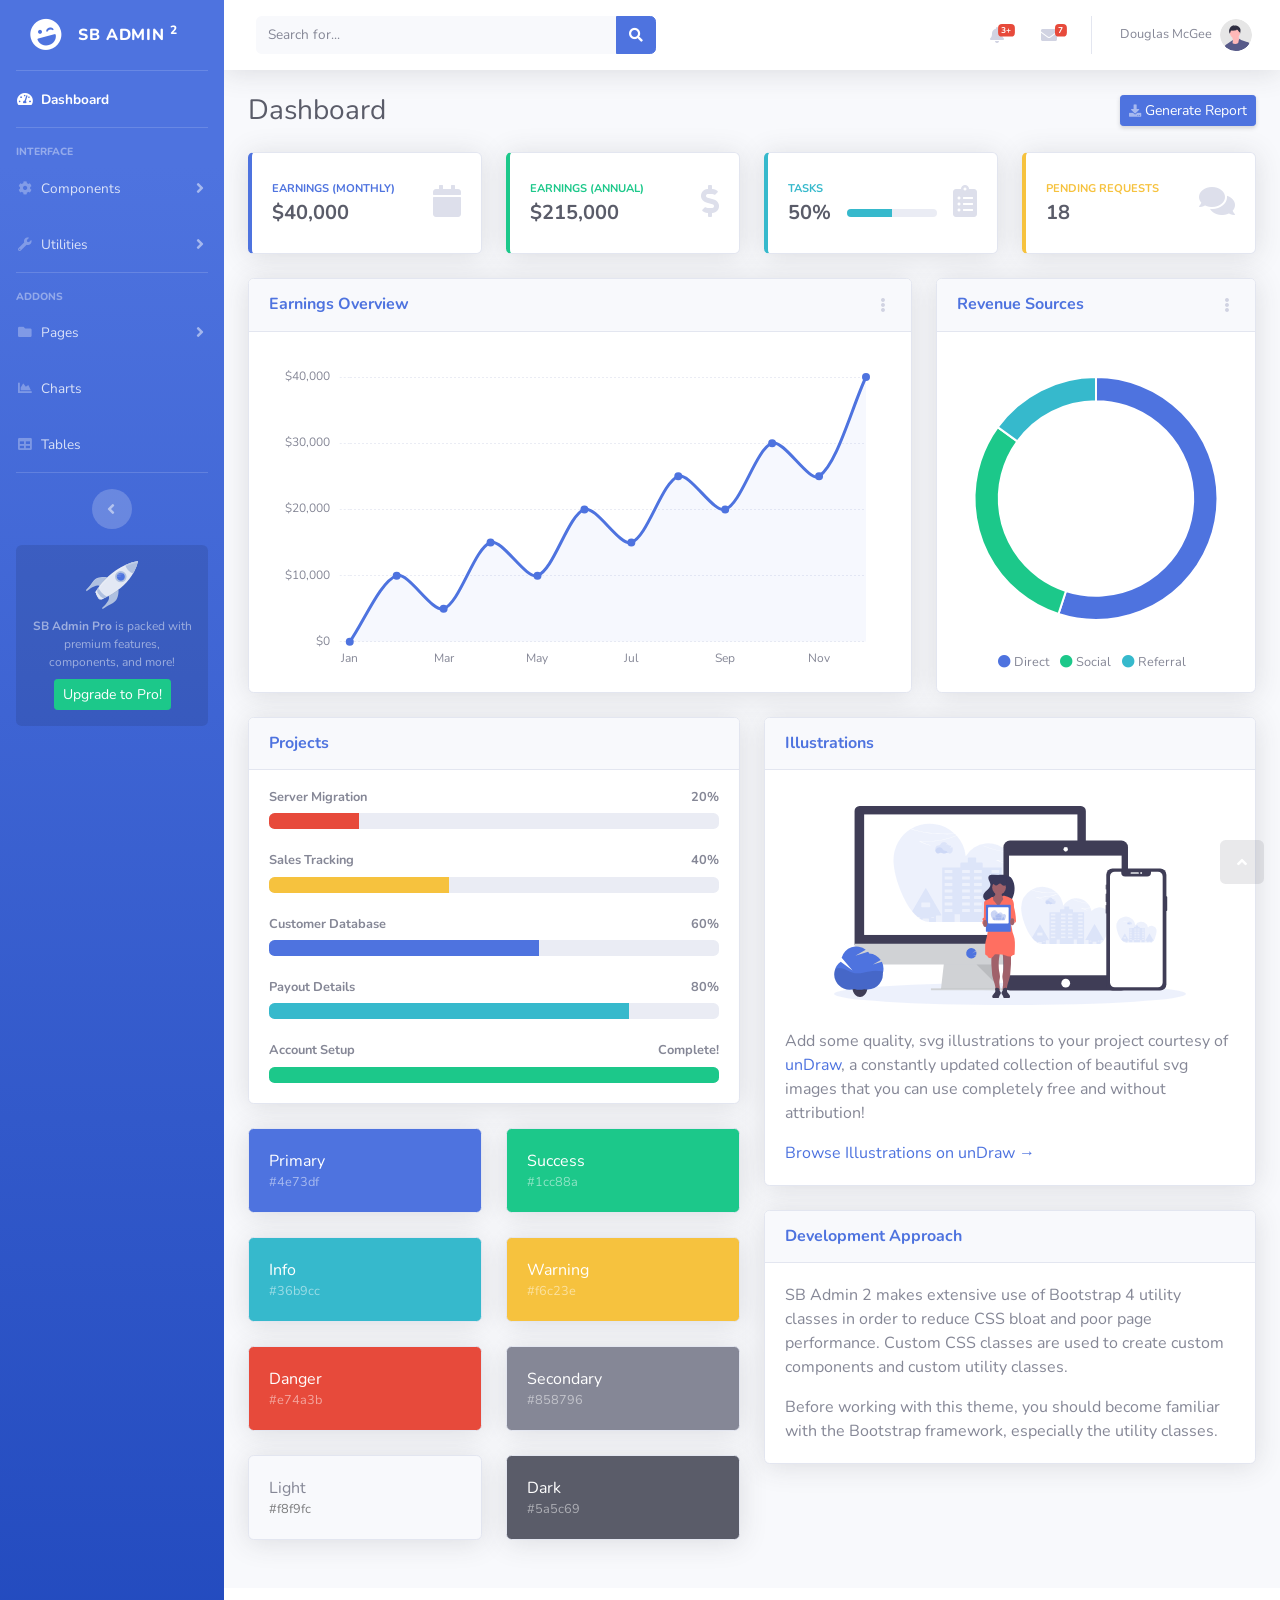
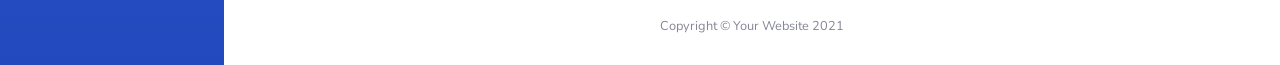
==== frontend/startbootstrap-sb-admin-2-gh-pages/index.html @ fafe27d9 "added bootstrap template" ====
<!DOCTYPE html>
<html lang="en">

<head>

    <meta charset="utf-8">
    <meta http-equiv="X-UA-Compatible" content="IE=edge">
    <meta name="viewport" content="width=device-width, initial-scale=1, shrink-to-fit=no">
    <meta name="description" content="">
    <meta name="author" content="">

    <title>SB Admin 2 - Dashboard</title>

    <!-- Custom fonts for this template-->
    <link href="vendor/fontawesome-free/css/all.min.css" rel="stylesheet" type="text/css">
    <link
        href="https://fonts.googleapis.com/css?family=Nunito:200,200i,300,300i,400,400i,600,600i,700,700i,800,800i,900,900i"
        rel="stylesheet">

    <!-- Custom styles for this template-->
    <link href="css/sb-admin-2.min.css" rel="stylesheet">

</head>

<body id="page-top">

    <!-- Page Wrapper -->
    <div id="wrapper">

        <!-- Sidebar -->
        <ul class="navbar-nav bg-gradient-primary sidebar sidebar-dark accordion" id="accordionSidebar">

            <!-- Sidebar - Brand -->
            <a class="sidebar-brand d-flex align-items-center justify-content-center" href="index.html">
                <div class="sidebar-brand-icon rotate-n-15">
                    <i class="fas fa-laugh-wink"></i>
                </div>
                <div class="sidebar-brand-text mx-3">SB Admin <sup>2</sup></div>
            </a>

            <!-- Divider -->
            <hr class="sidebar-divider my-0">

            <!-- Nav Item - Dashboard -->
            <li class="nav-item active">
                <a class="nav-link" href="index.html">
                    <i class="fas fa-fw fa-tachometer-alt"></i>
                    <span>Dashboard</span></a>
            </li>

            <!-- Divider -->
            <hr class="sidebar-divider">

            <!-- Heading -->
            <div class="sidebar-heading">
                Interface
            </div>

            <!-- Nav Item - Pages Collapse Menu -->
            <li class="nav-item">
                <a class="nav-link collapsed" href="#" data-toggle="collapse" data-target="#collapseTwo"
                    aria-expanded="true" aria-controls="collapseTwo">
                    <i class="fas fa-fw fa-cog"></i>
                    <span>Components</span>
                </a>
                <div id="collapseTwo" class="collapse" aria-labelledby="headingTwo" data-parent="#accordionSidebar">
                    <div class="bg-white py-2 collapse-inner rounded">
                        <h6 class="collapse-header">Custom Components:</h6>
                        <a class="collapse-item" href="buttons.html">Buttons</a>
                        <a class="collapse-item" href="cards.html">Cards</a>
                    </div>
                </div>
            </li>

            <!-- Nav Item - Utilities Collapse Menu -->
            <li class="nav-item">
                <a class="nav-link collapsed" href="#" data-toggle="collapse" data-target="#collapseUtilities"
                    aria-expanded="true" aria-controls="collapseUtilities">
                    <i class="fas fa-fw fa-wrench"></i>
                    <span>Utilities</span>
                </a>
                <div id="collapseUtilities" class="collapse" aria-labelledby="headingUtilities"
                    data-parent="#accordionSidebar">
                    <div class="bg-white py-2 collapse-inner rounded">
                        <h6 class="collapse-header">Custom Utilities:</h6>
                        <a class="collapse-item" href="utilities-color.html">Colors</a>
                        <a class="collapse-item" href="utilities-border.html">Borders</a>
                        <a class="collapse-item" href="utilities-animation.html">Animations</a>
                        <a class="collapse-item" href="utilities-other.html">Other</a>
                    </div>
                </div>
            </li>

            <!-- Divider -->
            <hr class="sidebar-divider">

            <!-- Heading -->
            <div class="sidebar-heading">
                Addons
            </div>

            <!-- Nav Item - Pages Collapse Menu -->
            <li class="nav-item">
                <a class="nav-link collapsed" href="#" data-toggle="collapse" data-target="#collapsePages"
                    aria-expanded="true" aria-controls="collapsePages">
                    <i class="fas fa-fw fa-folder"></i>
                    <span>Pages</span>
                </a>
                <div id="collapsePages" class="collapse" aria-labelledby="headingPages" data-parent="#accordionSidebar">
                    <div class="bg-white py-2 collapse-inner rounded">
                        <h6 class="collapse-header">Login Screens:</h6>
                        <a class="collapse-item" href="login.html">Login</a>
                        <a class="collapse-item" href="register.html">Register</a>
                        <a class="collapse-item" href="forgot-password.html">Forgot Password</a>
                        <div class="collapse-divider"></div>
                        <h6 class="collapse-header">Other Pages:</h6>
                        <a class="collapse-item" href="404.html">404 Page</a>
                        <a class="collapse-item" href="blank.html">Blank Page</a>
                    </div>
                </div>
            </li>

            <!-- Nav Item - Charts -->
            <li class="nav-item">
                <a class="nav-link" href="charts.html">
                    <i class="fas fa-fw fa-chart-area"></i>
                    <span>Charts</span></a>
            </li>

            <!-- Nav Item - Tables -->
            <li class="nav-item">
                <a class="nav-link" href="tables.html">
                    <i class="fas fa-fw fa-table"></i>
                    <span>Tables</span></a>
            </li>

            <!-- Divider -->
            <hr class="sidebar-divider d-none d-md-block">

            <!-- Sidebar Toggler (Sidebar) -->
            <div class="text-center d-none d-md-inline">
                <button class="rounded-circle border-0" id="sidebarToggle"></button>
            </div>

            <!-- Sidebar Message -->
            <div class="sidebar-card d-none d-lg-flex">
                <img class="sidebar-card-illustration mb-2" src="img/undraw_rocket.svg" alt="...">
                <p class="text-center mb-2"><strong>SB Admin Pro</strong> is packed with premium features, components, and more!</p>
                <a class="btn btn-success btn-sm" href="https://startbootstrap.com/theme/sb-admin-pro">Upgrade to Pro!</a>
            </div>

        </ul>
        <!-- End of Sidebar -->

        <!-- Content Wrapper -->
        <div id="content-wrapper" class="d-flex flex-column">

            <!-- Main Content -->
            <div id="content">

                <!-- Topbar -->
                <nav class="navbar navbar-expand navbar-light bg-white topbar mb-4 static-top shadow">

                    <!-- Sidebar Toggle (Topbar) -->
                    <button id="sidebarToggleTop" class="btn btn-link d-md-none rounded-circle mr-3">
                        <i class="fa fa-bars"></i>
                    </button>

                    <!-- Topbar Search -->
                    <form
                        class="d-none d-sm-inline-block form-inline mr-auto ml-md-3 my-2 my-md-0 mw-100 navbar-search">
                        <div class="input-group">
                            <input type="text" class="form-control bg-light border-0 small" placeholder="Search for..."
                                aria-label="Search" aria-describedby="basic-addon2">
                            <div class="input-group-append">
                                <button class="btn btn-primary" type="button">
                                    <i class="fas fa-search fa-sm"></i>
                                </button>
                            </div>
                        </div>
                    </form>

                    <!-- Topbar Navbar -->
                    <ul class="navbar-nav ml-auto">

                        <!-- Nav Item - Search Dropdown (Visible Only XS) -->
                        <li class="nav-item dropdown no-arrow d-sm-none">
                            <a class="nav-link dropdown-toggle" href="#" id="searchDropdown" role="button"
                                data-toggle="dropdown" aria-haspopup="true" aria-expanded="false">
                                <i class="fas fa-search fa-fw"></i>
                            </a>
                            <!-- Dropdown - Messages -->
                            <div class="dropdown-menu dropdown-menu-right p-3 shadow animated--grow-in"
                                aria-labelledby="searchDropdown">
                                <form class="form-inline mr-auto w-100 navbar-search">
                                    <div class="input-group">
                                        <input type="text" class="form-control bg-light border-0 small"
                                            placeholder="Search for..." aria-label="Search"
                                            aria-describedby="basic-addon2">
                                        <div class="input-group-append">
                                            <button class="btn btn-primary" type="button">
                                                <i class="fas fa-search fa-sm"></i>
                                            </button>
                                        </div>
                                    </div>
                                </form>
                            </div>
                        </li>

                        <!-- Nav Item - Alerts -->
                        <li class="nav-item dropdown no-arrow mx-1">
                            <a class="nav-link dropdown-toggle" href="#" id="alertsDropdown" role="button"
                                data-toggle="dropdown" aria-haspopup="true" aria-expanded="false">
                                <i class="fas fa-bell fa-fw"></i>
                                <!-- Counter - Alerts -->
                                <span class="badge badge-danger badge-counter">3+</span>
                            </a>
                            <!-- Dropdown - Alerts -->
                            <div class="dropdown-list dropdown-menu dropdown-menu-right shadow animated--grow-in"
                                aria-labelledby="alertsDropdown">
                                <h6 class="dropdown-header">
                                    Alerts Center
                                </h6>
                                <a class="dropdown-item d-flex align-items-center" href="#">
                                    <div class="mr-3">
                                        <div class="icon-circle bg-primary">
                                            <i class="fas fa-file-alt text-white"></i>
                                        </div>
                                    </div>
                                    <div>
                                        <div class="small text-gray-500">December 12, 2019</div>
                                        <span class="font-weight-bold">A new monthly report is ready to download!</span>
                                    </div>
                                </a>
                                <a class="dropdown-item d-flex align-items-center" href="#">
                                    <div class="mr-3">
                                        <div class="icon-circle bg-success">
                                            <i class="fas fa-donate text-white"></i>
                                        </div>
                                    </div>
                                    <div>
                                        <div class="small text-gray-500">December 7, 2019</div>
                                        $290.29 has been deposited into your account!
                                    </div>
                                </a>
                                <a class="dropdown-item d-flex align-items-center" href="#">
                                    <div class="mr-3">
                                        <div class="icon-circle bg-warning">
                                            <i class="fas fa-exclamation-triangle text-white"></i>
                                        </div>
                                    </div>
                                    <div>
                                        <div class="small text-gray-500">December 2, 2019</div>
                                        Spending Alert: We've noticed unusually high spending for your account.
                                    </div>
                                </a>
                                <a class="dropdown-item text-center small text-gray-500" href="#">Show All Alerts</a>
                            </div>
                        </li>

                        <!-- Nav Item - Messages -->
                        <li class="nav-item dropdown no-arrow mx-1">
                            <a class="nav-link dropdown-toggle" href="#" id="messagesDropdown" role="button"
                                data-toggle="dropdown" aria-haspopup="true" aria-expanded="false">
                                <i class="fas fa-envelope fa-fw"></i>
                                <!-- Counter - Messages -->
                                <span class="badge badge-danger badge-counter">7</span>
                            </a>
                            <!-- Dropdown - Messages -->
                            <div class="dropdown-list dropdown-menu dropdown-menu-right shadow animated--grow-in"
                                aria-labelledby="messagesDropdown">
                                <h6 class="dropdown-header">
                                    Message Center
                                </h6>
                                <a class="dropdown-item d-flex align-items-center" href="#">
                                    <div class="dropdown-list-image mr-3">
                                        <img class="rounded-circle" src="img/undraw_profile_1.svg"
                                            alt="...">
                                        <div class="status-indicator bg-success"></div>
                                    </div>
                                    <div class="font-weight-bold">
                                        <div class="text-truncate">Hi there! I am wondering if you can help me with a
                                            problem I've been having.</div>
                                        <div class="small text-gray-500">Emily Fowler · 58m</div>
                                    </div>
                                </a>
                                <a class="dropdown-item d-flex align-items-center" href="#">
                                    <div class="dropdown-list-image mr-3">
                                        <img class="rounded-circle" src="img/undraw_profile_2.svg"
                                            alt="...">
                                        <div class="status-indicator"></div>
                                    </div>
                                    <div>
                                        <div class="text-truncate">I have the photos that you ordered last month, how
                                            would you like them sent to you?</div>
                                        <div class="small text-gray-500">Jae Chun · 1d</div>
                                    </div>
                                </a>
                                <a class="dropdown-item d-flex align-items-center" href="#">
                                    <div class="dropdown-list-image mr-3">
                                        <img class="rounded-circle" src="img/undraw_profile_3.svg"
                                            alt="...">
                                        <div class="status-indicator bg-warning"></div>
                                    </div>
                                    <div>
                                        <div class="text-truncate">Last month's report looks great, I am very happy with
                                            the progress so far, keep up the good work!</div>
                                        <div class="small text-gray-500">Morgan Alvarez · 2d</div>
                                    </div>
                                </a>
                                <a class="dropdown-item d-flex align-items-center" href="#">
                                    <div class="dropdown-list-image mr-3">
                                        <img class="rounded-circle" src="https://source.unsplash.com/Mv9hjnEUHR4/60x60"
                                            alt="...">
                                        <div class="status-indicator bg-success"></div>
                                    </div>
                                    <div>
                                        <div class="text-truncate">Am I a good boy? The reason I ask is because someone
                                            told me that people say this to all dogs, even if they aren't good...</div>
                                        <div class="small text-gray-500">Chicken the Dog · 2w</div>
                                    </div>
                                </a>
                                <a class="dropdown-item text-center small text-gray-500" href="#">Read More Messages</a>
                            </div>
                        </li>

                        <div class="topbar-divider d-none d-sm-block"></div>

                        <!-- Nav Item - User Information -->
                        <li class="nav-item dropdown no-arrow">
                            <a class="nav-link dropdown-toggle" href="#" id="userDropdown" role="button"
                                data-toggle="dropdown" aria-haspopup="true" aria-expanded="false">
                                <span class="mr-2 d-none d-lg-inline text-gray-600 small">Douglas McGee</span>
                                <img class="img-profile rounded-circle"
                                    src="img/undraw_profile.svg">
                            </a>
                            <!-- Dropdown - User Information -->
                            <div class="dropdown-menu dropdown-menu-right shadow animated--grow-in"
                                aria-labelledby="userDropdown">
                                <a class="dropdown-item" href="#">
                                    <i class="fas fa-user fa-sm fa-fw mr-2 text-gray-400"></i>
                                    Profile
                                </a>
                                <a class="dropdown-item" href="#">
                                    <i class="fas fa-cogs fa-sm fa-fw mr-2 text-gray-400"></i>
                                    Settings
                                </a>
                                <a class="dropdown-item" href="#">
                                    <i class="fas fa-list fa-sm fa-fw mr-2 text-gray-400"></i>
                                    Activity Log
                                </a>
                                <div class="dropdown-divider"></div>
                                <a class="dropdown-item" href="#" data-toggle="modal" data-target="#logoutModal">
                                    <i class="fas fa-sign-out-alt fa-sm fa-fw mr-2 text-gray-400"></i>
                                    Logout
                                </a>
                            </div>
                        </li>

                    </ul>

                </nav>
                <!-- End of Topbar -->

                <!-- Begin Page Content -->
                <div class="container-fluid">

                    <!-- Page Heading -->
                    <div class="d-sm-flex align-items-center justify-content-between mb-4">
                        <h1 class="h3 mb-0 text-gray-800">Dashboard</h1>
                        <a href="#" class="d-none d-sm-inline-block btn btn-sm btn-primary shadow-sm"><i
                                class="fas fa-download fa-sm text-white-50"></i> Generate Report</a>
                    </div>

                    <!-- Content Row -->
                    <div class="row">

                        <!-- Earnings (Monthly) Card Example -->
                        <div class="col-xl-3 col-md-6 mb-4">
                            <div class="card border-left-primary shadow h-100 py-2">
                                <div class="card-body">
                                    <div class="row no-gutters align-items-center">
                                        <div class="col mr-2">
                                            <div class="text-xs font-weight-bold text-primary text-uppercase mb-1">
                                                Earnings (Monthly)</div>
                                            <div class="h5 mb-0 font-weight-bold text-gray-800">$40,000</div>
                                        </div>
                                        <div class="col-auto">
                                            <i class="fas fa-calendar fa-2x text-gray-300"></i>
                                        </div>
                                    </div>
                                </div>
                            </div>
                        </div>

                        <!-- Earnings (Monthly) Card Example -->
                        <div class="col-xl-3 col-md-6 mb-4">
                            <div class="card border-left-success shadow h-100 py-2">
                                <div class="card-body">
                                    <div class="row no-gutters align-items-center">
                                        <div class="col mr-2">
                                            <div class="text-xs font-weight-bold text-success text-uppercase mb-1">
                                                Earnings (Annual)</div>
                                            <div class="h5 mb-0 font-weight-bold text-gray-800">$215,000</div>
                                        </div>
                                        <div class="col-auto">
                                            <i class="fas fa-dollar-sign fa-2x text-gray-300"></i>
                                        </div>
                                    </div>
                                </div>
                            </div>
                        </div>

                        <!-- Earnings (Monthly) Card Example -->
                        <div class="col-xl-3 col-md-6 mb-4">
                            <div class="card border-left-info shadow h-100 py-2">
                                <div class="card-body">
                                    <div class="row no-gutters align-items-center">
                                        <div class="col mr-2">
                                            <div class="text-xs font-weight-bold text-info text-uppercase mb-1">Tasks
                                            </div>
                                            <div class="row no-gutters align-items-center">
                                                <div class="col-auto">
                                                    <div class="h5 mb-0 mr-3 font-weight-bold text-gray-800">50%</div>
                                                </div>
                                                <div class="col">
                                                    <div class="progress progress-sm mr-2">
                                                        <div class="progress-bar bg-info" role="progressbar"
                                                            style="width: 50%" aria-valuenow="50" aria-valuemin="0"
                                                            aria-valuemax="100"></div>
                                                    </div>
                                                </div>
                                            </div>
                                        </div>
                                        <div class="col-auto">
                                            <i class="fas fa-clipboard-list fa-2x text-gray-300"></i>
                                        </div>
                                    </div>
                                </div>
                            </div>
                        </div>

                        <!-- Pending Requests Card Example -->
                        <div class="col-xl-3 col-md-6 mb-4">
                            <div class="card border-left-warning shadow h-100 py-2">
                                <div class="card-body">
                                    <div class="row no-gutters align-items-center">
                                        <div class="col mr-2">
                                            <div class="text-xs font-weight-bold text-warning text-uppercase mb-1">
                                                Pending Requests</div>
                                            <div class="h5 mb-0 font-weight-bold text-gray-800">18</div>
                                        </div>
                                        <div class="col-auto">
                                            <i class="fas fa-comments fa-2x text-gray-300"></i>
                                        </div>
                                    </div>
                                </div>
                            </div>
                        </div>
                    </div>

                    <!-- Content Row -->

                    <div class="row">

                        <!-- Area Chart -->
                        <div class="col-xl-8 col-lg-7">
                            <div class="card shadow mb-4">
                                <!-- Card Header - Dropdown -->
                                <div
                                    class="card-header py-3 d-flex flex-row align-items-center justify-content-between">
                                    <h6 class="m-0 font-weight-bold text-primary">Earnings Overview</h6>
                                    <div class="dropdown no-arrow">
                                        <a class="dropdown-toggle" href="#" role="button" id="dropdownMenuLink"
                                            data-toggle="dropdown" aria-haspopup="true" aria-expanded="false">
                                            <i class="fas fa-ellipsis-v fa-sm fa-fw text-gray-400"></i>
                                        </a>
                                        <div class="dropdown-menu dropdown-menu-right shadow animated--fade-in"
                                            aria-labelledby="dropdownMenuLink">
                                            <div class="dropdown-header">Dropdown Header:</div>
                                            <a class="dropdown-item" href="#">Action</a>
                                            <a class="dropdown-item" href="#">Another action</a>
                                            <div class="dropdown-divider"></div>
                                            <a class="dropdown-item" href="#">Something else here</a>
                                        </div>
                                    </div>
                                </div>
                                <!-- Card Body -->
                                <div class="card-body">
                                    <div class="chart-area">
                                        <canvas id="myAreaChart"></canvas>
                                    </div>
                                </div>
                            </div>
                        </div>

                        <!-- Pie Chart -->
                        <div class="col-xl-4 col-lg-5">
                            <div class="card shadow mb-4">
                                <!-- Card Header - Dropdown -->
                                <div
                                    class="card-header py-3 d-flex flex-row align-items-center justify-content-between">
                                    <h6 class="m-0 font-weight-bold text-primary">Revenue Sources</h6>
                                    <div class="dropdown no-arrow">
                                        <a class="dropdown-toggle" href="#" role="button" id="dropdownMenuLink"
                                            data-toggle="dropdown" aria-haspopup="true" aria-expanded="false">
                                            <i class="fas fa-ellipsis-v fa-sm fa-fw text-gray-400"></i>
                                        </a>
                                        <div class="dropdown-menu dropdown-menu-right shadow animated--fade-in"
                                            aria-labelledby="dropdownMenuLink">
                                            <div class="dropdown-header">Dropdown Header:</div>
                                            <a class="dropdown-item" href="#">Action</a>
                                            <a class="dropdown-item" href="#">Another action</a>
                                            <div class="dropdown-divider"></div>
                                            <a class="dropdown-item" href="#">Something else here</a>
                                        </div>
                                    </div>
                                </div>
                                <!-- Card Body -->
                                <div class="card-body">
                                    <div class="chart-pie pt-4 pb-2">
                                        <canvas id="myPieChart"></canvas>
                                    </div>
                                    <div class="mt-4 text-center small">
                                        <span class="mr-2">
                                            <i class="fas fa-circle text-primary"></i> Direct
                                        </span>
                                        <span class="mr-2">
                                            <i class="fas fa-circle text-success"></i> Social
                                        </span>
                                        <span class="mr-2">
                                            <i class="fas fa-circle text-info"></i> Referral
                                        </span>
                                    </div>
                                </div>
                            </div>
                        </div>
                    </div>

                    <!-- Content Row -->
                    <div class="row">

                        <!-- Content Column -->
                        <div class="col-lg-6 mb-4">

                            <!-- Project Card Example -->
                            <div class="card shadow mb-4">
                                <div class="card-header py-3">
                                    <h6 class="m-0 font-weight-bold text-primary">Projects</h6>
                                </div>
                                <div class="card-body">
                                    <h4 class="small font-weight-bold">Server Migration <span
                                            class="float-right">20%</span></h4>
                                    <div class="progress mb-4">
                                        <div class="progress-bar bg-danger" role="progressbar" style="width: 20%"
                                            aria-valuenow="20" aria-valuemin="0" aria-valuemax="100"></div>
                                    </div>
                                    <h4 class="small font-weight-bold">Sales Tracking <span
                                            class="float-right">40%</span></h4>
                                    <div class="progress mb-4">
                                        <div class="progress-bar bg-warning" role="progressbar" style="width: 40%"
                                            aria-valuenow="40" aria-valuemin="0" aria-valuemax="100"></div>
                                    </div>
                                    <h4 class="small font-weight-bold">Customer Database <span
                                            class="float-right">60%</span></h4>
                                    <div class="progress mb-4">
                                        <div class="progress-bar" role="progressbar" style="width: 60%"
                                            aria-valuenow="60" aria-valuemin="0" aria-valuemax="100"></div>
                                    </div>
                                    <h4 class="small font-weight-bold">Payout Details <span
                                            class="float-right">80%</span></h4>
                                    <div class="progress mb-4">
                                        <div class="progress-bar bg-info" role="progressbar" style="width: 80%"
                                            aria-valuenow="80" aria-valuemin="0" aria-valuemax="100"></div>
                                    </div>
                                    <h4 class="small font-weight-bold">Account Setup <span
                                            class="float-right">Complete!</span></h4>
                                    <div class="progress">
                                        <div class="progress-bar bg-success" role="progressbar" style="width: 100%"
                                            aria-valuenow="100" aria-valuemin="0" aria-valuemax="100"></div>
                                    </div>
                                </div>
                            </div>

                            <!-- Color System -->
                            <div class="row">
                                <div class="col-lg-6 mb-4">
                                    <div class="card bg-primary text-white shadow">
                                        <div class="card-body">
                                            Primary
                                            <div class="text-white-50 small">#4e73df</div>
                                        </div>
                                    </div>
                                </div>
                                <div class="col-lg-6 mb-4">
                                    <div class="card bg-success text-white shadow">
                                        <div class="card-body">
                                            Success
                                            <div class="text-white-50 small">#1cc88a</div>
                                        </div>
                                    </div>
                                </div>
                                <div class="col-lg-6 mb-4">
                                    <div class="card bg-info text-white shadow">
                                        <div class="card-body">
                                            Info
                                            <div class="text-white-50 small">#36b9cc</div>
                                        </div>
                                    </div>
                                </div>
                                <div class="col-lg-6 mb-4">
                                    <div class="card bg-warning text-white shadow">
                                        <div class="card-body">
                                            Warning
                                            <div class="text-white-50 small">#f6c23e</div>
                                        </div>
                                    </div>
                                </div>
                                <div class="col-lg-6 mb-4">
                                    <div class="card bg-danger text-white shadow">
                                        <div class="card-body">
                                            Danger
                                            <div class="text-white-50 small">#e74a3b</div>
                                        </div>
                                    </div>
                                </div>
                                <div class="col-lg-6 mb-4">
                                    <div class="card bg-secondary text-white shadow">
                                        <div class="card-body">
                                            Secondary
                                            <div class="text-white-50 small">#858796</div>
                                        </div>
                                    </div>
                                </div>
                                <div class="col-lg-6 mb-4">
                                    <div class="card bg-light text-black shadow">
                                        <div class="card-body">
                                            Light
                                            <div class="text-black-50 small">#f8f9fc</div>
                                        </div>
                                    </div>
                                </div>
                                <div class="col-lg-6 mb-4">
                                    <div class="card bg-dark text-white shadow">
                                        <div class="card-body">
                                            Dark
                                            <div class="text-white-50 small">#5a5c69</div>
                                        </div>
                                    </div>
                                </div>
                            </div>

                        </div>

                        <div class="col-lg-6 mb-4">

                            <!-- Illustrations -->
                            <div class="card shadow mb-4">
                                <div class="card-header py-3">
                                    <h6 class="m-0 font-weight-bold text-primary">Illustrations</h6>
                                </div>
                                <div class="card-body">
                                    <div class="text-center">
                                        <img class="img-fluid px-3 px-sm-4 mt-3 mb-4" style="width: 25rem;"
                                            src="img/undraw_posting_photo.svg" alt="...">
                                    </div>
                                    <p>Add some quality, svg illustrations to your project courtesy of <a
                                            target="_blank" rel="nofollow" href="https://undraw.co/">unDraw</a>, a
                                        constantly updated collection of beautiful svg images that you can use
                                        completely free and without attribution!</p>
                                    <a target="_blank" rel="nofollow" href="https://undraw.co/">Browse Illustrations on
                                        unDraw &rarr;</a>
                                </div>
                            </div>

                            <!-- Approach -->
                            <div class="card shadow mb-4">
                                <div class="card-header py-3">
                                    <h6 class="m-0 font-weight-bold text-primary">Development Approach</h6>
                                </div>
                                <div class="card-body">
                                    <p>SB Admin 2 makes extensive use of Bootstrap 4 utility classes in order to reduce
                                        CSS bloat and poor page performance. Custom CSS classes are used to create
                                        custom components and custom utility classes.</p>
                                    <p class="mb-0">Before working with this theme, you should become familiar with the
                                        Bootstrap framework, especially the utility classes.</p>
                                </div>
                            </div>

                        </div>
                    </div>

                </div>
                <!-- /.container-fluid -->

            </div>
            <!-- End of Main Content -->

            <!-- Footer -->
            <footer class="sticky-footer bg-white">
                <div class="container my-auto">
                    <div class="copyright text-center my-auto">
                        <span>Copyright &copy; Your Website 2021</span>
                    </div>
                </div>
            </footer>
            <!-- End of Footer -->

        </div>
        <!-- End of Content Wrapper -->

    </div>
    <!-- End of Page Wrapper -->

    <!-- Scroll to Top Button-->
    <a class="scroll-to-top rounded" href="#page-top">
        <i class="fas fa-angle-up"></i>
    </a>

    <!-- Logout Modal-->
    <div class="modal fade" id="logoutModal" tabindex="-1" role="dialog" aria-labelledby="exampleModalLabel"
        aria-hidden="true">
        <div class="modal-dialog" role="document">
            <div class="modal-content">
                <div class="modal-header">
                    <h5 class="modal-title" id="exampleModalLabel">Ready to Leave?</h5>
                    <button class="close" type="button" data-dismiss="modal" aria-label="Close">
                        <span aria-hidden="true">×</span>
                    </button>
                </div>
                <div class="modal-body">Select "Logout" below if you are ready to end your current session.</div>
                <div class="modal-footer">
                    <button class="btn btn-secondary" type="button" data-dismiss="modal">Cancel</button>
                    <a class="btn btn-primary" href="login.html">Logout</a>
                </div>
            </div>
        </div>
    </div>

    <!-- Bootstrap core JavaScript-->
    <script src="vendor/jquery/jquery.min.js"></script>
    <script src="vendor/bootstrap/js/bootstrap.bundle.min.js"></script>

    <!-- Core plugin JavaScript-->
    <script src="vendor/jquery-easing/jquery.easing.min.js"></script>

    <!-- Custom scripts for all pages-->
    <script src="js/sb-admin-2.min.js"></script>

    <!-- Page level plugins -->
    <script src="vendor/chart.js/Chart.min.js"></script>

    <!-- Page level custom scripts -->
    <script src="js/demo/chart-area-demo.js"></script>
    <script src="js/demo/chart-pie-demo.js"></script>

</body>

</html>
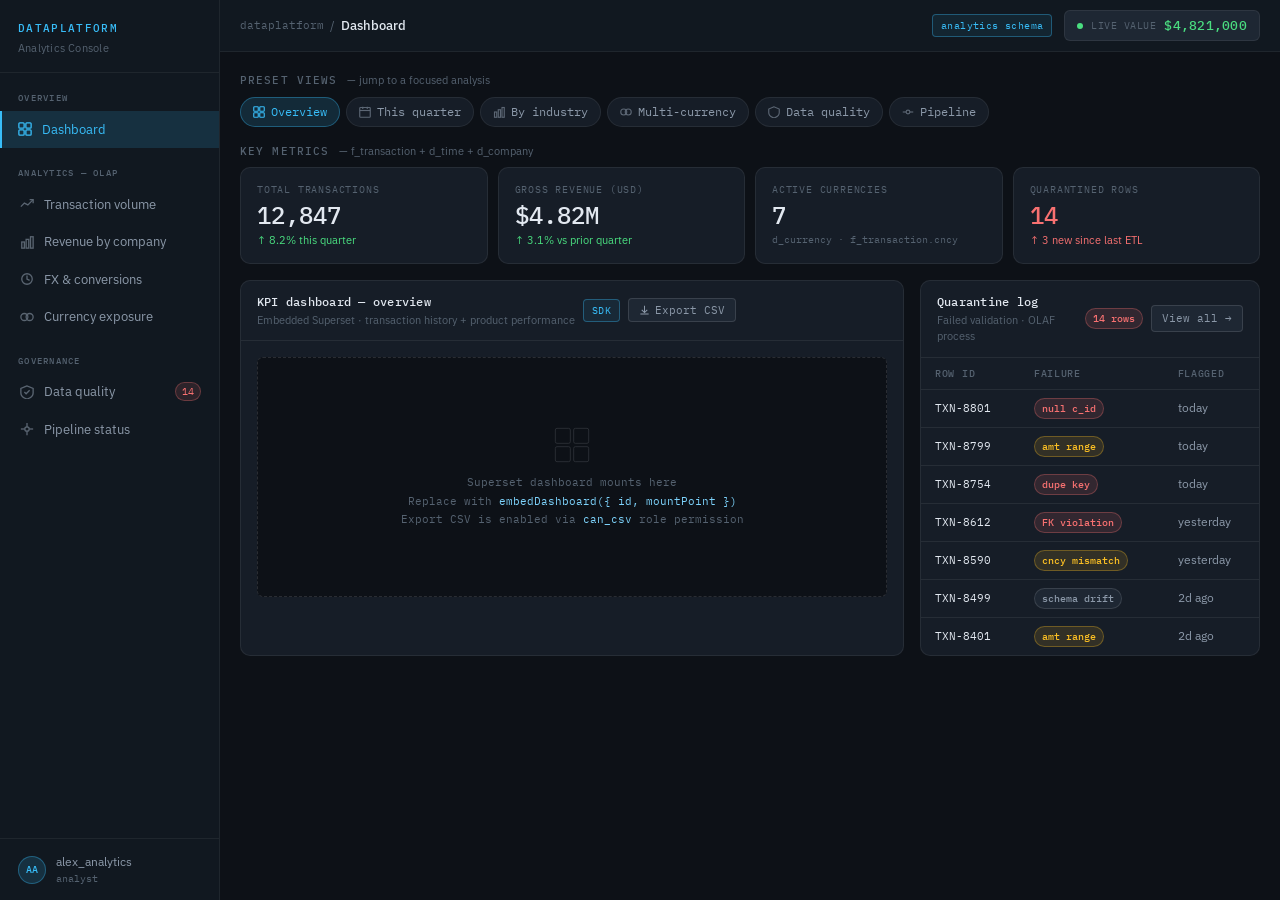
==== commit 133bb6f9: "customized template I had Claude AI produce a new template based on the feature list I have. We iter" ====
--- a/frontend/startbootstrap-sb-admin-2-gh-pages/index.html
+++ b/frontend/startbootstrap-sb-admin-2-gh-pages/index.html
@@ -1,759 +1,302 @@
 <!DOCTYPE html>
 <html lang="en">
-
 <head>
-
-    <meta charset="utf-8">
-    <meta http-equiv="X-UA-Compatible" content="IE=edge">
-    <meta name="viewport" content="width=device-width, initial-scale=1, shrink-to-fit=no">
-    <meta name="description" content="">
-    <meta name="author" content="">
-
-    <title>SB Admin 2 - Dashboard</title>
-
-    <!-- Custom fonts for this template-->
-    <link href="vendor/fontawesome-free/css/all.min.css" rel="stylesheet" type="text/css">
-    <link
-        href="https://fonts.googleapis.com/css?family=Nunito:200,200i,300,300i,400,400i,600,600i,700,700i,800,800i,900,900i"
-        rel="stylesheet">
-
-    <!-- Custom styles for this template-->
-    <link href="css/sb-admin-2.min.css" rel="stylesheet">
-
+  <meta charset="UTF-8">
+  <meta name="viewport" content="width=device-width, initial-scale=1.0">
+  <title>Dashboard — DataPlatform</title>
+  <link rel="stylesheet" href="shared.css">
+  <style>
+    .lower-grid { display: grid; grid-template-columns: 1fr 340px; gap: 16px; }
+    @media (max-width: 1024px) { .lower-grid { grid-template-columns: 1fr; } }
+  </style>
 </head>
-
-<body id="page-top">
-
-    <!-- Page Wrapper -->
-    <div id="wrapper">
-
-        <!-- Sidebar -->
-        <ul class="navbar-nav bg-gradient-primary sidebar sidebar-dark accordion" id="accordionSidebar">
-
-            <!-- Sidebar - Brand -->
-            <a class="sidebar-brand d-flex align-items-center justify-content-center" href="index.html">
-                <div class="sidebar-brand-icon rotate-n-15">
-                    <i class="fas fa-laugh-wink"></i>
-                </div>
-                <div class="sidebar-brand-text mx-3">SB Admin <sup>2</sup></div>
-            </a>
-
-            <!-- Divider -->
-            <hr class="sidebar-divider my-0">
-
-            <!-- Nav Item - Dashboard -->
-            <li class="nav-item active">
-                <a class="nav-link" href="index.html">
-                    <i class="fas fa-fw fa-tachometer-alt"></i>
-                    <span>Dashboard</span></a>
-            </li>
-
-            <!-- Divider -->
-            <hr class="sidebar-divider">
-
-            <!-- Heading -->
-            <div class="sidebar-heading">
-                Interface
+<body>
+<div class="shell">
+
+  <!-- ═══ Sidebar ═══ -->
+  <nav class="sidebar">
+    <div class="sb-brand">
+      <div class="sb-brand-name">DataPlatform</div>
+      <div class="sb-brand-sub">Analytics Console</div>
+    </div>
+
+    <div class="sb-section">Overview</div>
+    <a class="sb-item" href="index.html">
+      <svg width="14" height="14" fill="none" stroke="currentColor" stroke-width="1.5" viewBox="0 0 16 16">
+        <rect x="1" y="1" width="6" height="6" rx="1"/><rect x="9" y="1" width="6" height="6" rx="1"/>
+        <rect x="1" y="9" width="6" height="6" rx="1"/><rect x="9" y="9" width="6" height="6" rx="1"/>
+      </svg>
+      Dashboard
+    </a>
+
+    <div class="sb-section">Analytics — OLAP</div>
+    <a class="sb-item" href="analytics.html">
+      <svg width="14" height="14" fill="none" stroke="currentColor" stroke-width="1.5" viewBox="0 0 16 16">
+        <polyline points="1,11 5,7 9,9 15,3"/><polyline points="11,3 15,3 15,7"/>
+      </svg>
+      Transaction volume
+    </a>
+    <a class="sb-item" href="analytics.html#revenue">
+      <svg width="14" height="14" fill="none" stroke="currentColor" stroke-width="1.5" viewBox="0 0 16 16">
+        <rect x="2" y="8" width="3" height="7"/><rect x="7" y="5" width="3" height="10"/><rect x="12" y="2" width="3" height="13"/>
+      </svg>
+      Revenue by company
+    </a>
+    <a class="sb-item" href="fx.html">
+      <svg width="14" height="14" fill="none" stroke="currentColor" stroke-width="1.5" viewBox="0 0 16 16">
+        <circle cx="8" cy="8" r="6"/><path d="M8 4v4l3 1.5"/>
+      </svg>
+      FX &amp; conversions
+    </a>
+    <a class="sb-item" href="fx.html#fees">
+      <svg width="14" height="14" fill="none" stroke="currentColor" stroke-width="1.5" viewBox="0 0 16 16">
+        <circle cx="5" cy="8" r="4"/><circle cx="11" cy="8" r="4"/>
+      </svg>
+      Currency exposure
+    </a>
+
+    <div class="sb-section">Governance</div>
+    <a class="sb-item" href="governance.html">
+      <svg width="14" height="14" fill="none" stroke="currentColor" stroke-width="1.5" viewBox="0 0 16 16">
+        <path d="M8 1L1 4v5c0 3.3 3 5.7 7 7 4-1.3 7-3.7 7-7V4z"/>
+        <polyline points="5,8 7,10 11,6"/>
+      </svg>
+      Data quality
+      <span class="sb-badge">14</span>
+    </a>
+    <a class="sb-item" href="governance.html#pipeline">
+      <svg width="14" height="14" fill="none" stroke="currentColor" stroke-width="1.5" viewBox="0 0 16 16">
+        <line x1="8" y1="1" x2="8" y2="6"/><line x1="8" y1="10" x2="8" y2="15"/>
+        <circle cx="8" cy="8" r="2.5"/>
+        <line x1="1" y1="8" x2="5.5" y2="8"/><line x1="10.5" y1="8" x2="15" y2="8"/>
+      </svg>
+      Pipeline status
+    </a>
+
+    <div class="sb-footer">
+      <div class="sb-avatar">AA</div>
+      <div class="sb-user-info">
+        <div class="sb-user-name">alex_analytics</div>
+        <div class="sb-user-role">analyst</div>
+      </div>
+    </div>
+  </nav>
+
+  <!-- ═══ Main ═══ -->
+  <div class="main">
+
+    <!-- Topbar -->
+    <header class="topbar">
+      <div class="tb-breadcrumb">
+        <span class="tb-breadcrumb-root">dataplatform</span>
+        <span class="tb-breadcrumb-sep">/</span>
+        <span class="tb-breadcrumb-current">Dashboard</span>
+      </div>
+      <span class="schema-tag analytics">analytics schema</span>
+      <div class="ticker">
+        <div class="ticker-dot"></div>
+        <span class="ticker-label">LIVE VALUE</span>
+        <span class="ticker-value" id="ticker-value">—</span>
+      </div>
+    </header>
+
+    <!-- Content -->
+    <div class="content">
+
+      <!-- Preset view strip -->
+      <div>
+        <div class="section-hdr">
+          <h2>Preset views</h2>
+          <span class="section-sub">— jump to a focused analysis</span>
+        </div>
+        <div class="view-strip" style="margin-top:8px">
+          <a class="view-chip active" href="index.html">
+            <svg width="12" height="12" fill="none" stroke="currentColor" stroke-width="1.5" viewBox="0 0 16 16">
+              <rect x="1" y="1" width="6" height="6" rx="1"/><rect x="9" y="1" width="6" height="6" rx="1"/>
+              <rect x="1" y="9" width="6" height="6" rx="1"/><rect x="9" y="9" width="6" height="6" rx="1"/>
+            </svg>
+            Overview
+          </a>
+          <a class="view-chip" href="analytics.html#quarter">
+            <svg width="12" height="12" fill="none" stroke="currentColor" stroke-width="1.5" viewBox="0 0 16 16">
+              <rect x="1" y="2" width="14" height="13" rx="1"/><line x1="1" y1="6" x2="15" y2="6"/>
+              <line x1="5" y1="1" x2="5" y2="4"/><line x1="11" y1="1" x2="11" y2="4"/>
+            </svg>
+            This quarter
+          </a>
+          <a class="view-chip" href="analytics.html#industry">
+            <svg width="12" height="12" fill="none" stroke="currentColor" stroke-width="1.5" viewBox="0 0 16 16">
+              <rect x="2" y="8" width="3" height="7"/><rect x="7" y="5" width="3" height="10"/><rect x="12" y="2" width="3" height="13"/>
+            </svg>
+            By industry
+          </a>
+          <a class="view-chip" href="fx.html">
+            <svg width="12" height="12" fill="none" stroke="currentColor" stroke-width="1.5" viewBox="0 0 16 16">
+              <circle cx="5" cy="8" r="4"/><circle cx="11" cy="8" r="4"/>
+            </svg>
+            Multi-currency
+          </a>
+          <a class="view-chip" href="governance.html">
+            <svg width="12" height="12" fill="none" stroke="currentColor" stroke-width="1.5" viewBox="0 0 16 16">
+              <path d="M8 1L1 4v5c0 3.3 3 5.7 7 7 4-1.3 7-3.7 7-7V4z"/>
+            </svg>
+            Data quality
+          </a>
+          <a class="view-chip" href="governance.html#pipeline">
+            <svg width="12" height="12" fill="none" stroke="currentColor" stroke-width="1.5" viewBox="0 0 16 16">
+              <circle cx="8" cy="8" r="2.5"/><line x1="1" y1="8" x2="5.5" y2="8"/>
+              <line x1="10.5" y1="8" x2="15" y2="8"/>
+            </svg>
+            Pipeline
+          </a>
+        </div>
+      </div>
+
+      <!-- KPI summary -->
+      <div>
+        <div class="section-hdr"><h2>Key metrics</h2><span class="section-sub">— f_transaction + d_time + d_company</span></div>
+        <div class="kpi-grid" style="margin-top:8px">
+          <div class="kpi-card">
+            <div class="kpi-label">Total transactions</div>
+            <div class="kpi-value">12,847</div>
+            <div class="kpi-delta up">↑ 8.2% this quarter</div>
+          </div>
+          <div class="kpi-card">
+            <div class="kpi-label">Gross revenue (USD)</div>
+            <div class="kpi-value">$4.82M</div>
+            <div class="kpi-delta up">↑ 3.1% vs prior quarter</div>
+          </div>
+          <div class="kpi-card">
+            <div class="kpi-label">Active currencies</div>
+            <div class="kpi-value">7</div>
+            <div class="kpi-delta muted">d_currency · f_transaction.cncy</div>
+          </div>
+          <div class="kpi-card">
+            <div class="kpi-label">Quarantined rows</div>
+            <div class="kpi-value" style="color:var(--red)">14</div>
+            <div class="kpi-delta down">↑ 3 new since last ETL</div>
+          </div>
+        </div>
+      </div>
+
+      <!-- Superset embed + quarantine log -->
+      <div class="lower-grid">
+
+        <!-- Superset embed -->
+        <div class="card">
+          <div class="card-hdr">
+            <div>
+              <div class="card-title">KPI dashboard — overview</div>
+              <div class="card-sub">Embedded Superset · transaction history + product performance</div>
             </div>
-
-            <!-- Nav Item - Pages Collapse Menu -->
-            <li class="nav-item">
-                <a class="nav-link collapsed" href="#" data-toggle="collapse" data-target="#collapseTwo"
-                    aria-expanded="true" aria-controls="collapseTwo">
-                    <i class="fas fa-fw fa-cog"></i>
-                    <span>Components</span>
-                </a>
-                <div id="collapseTwo" class="collapse" aria-labelledby="headingTwo" data-parent="#accordionSidebar">
-                    <div class="bg-white py-2 collapse-inner rounded">
-                        <h6 class="collapse-header">Custom Components:</h6>
-                        <a class="collapse-item" href="buttons.html">Buttons</a>
-                        <a class="collapse-item" href="cards.html">Cards</a>
-                    </div>
-                </div>
-            </li>
-
-            <!-- Nav Item - Utilities Collapse Menu -->
-            <li class="nav-item">
-                <a class="nav-link collapsed" href="#" data-toggle="collapse" data-target="#collapseUtilities"
-                    aria-expanded="true" aria-controls="collapseUtilities">
-                    <i class="fas fa-fw fa-wrench"></i>
-                    <span>Utilities</span>
-                </a>
-                <div id="collapseUtilities" class="collapse" aria-labelledby="headingUtilities"
-                    data-parent="#accordionSidebar">
-                    <div class="bg-white py-2 collapse-inner rounded">
-                        <h6 class="collapse-header">Custom Utilities:</h6>
-                        <a class="collapse-item" href="utilities-color.html">Colors</a>
-                        <a class="collapse-item" href="utilities-border.html">Borders</a>
-                        <a class="collapse-item" href="utilities-animation.html">Animations</a>
-                        <a class="collapse-item" href="utilities-other.html">Other</a>
-                    </div>
-                </div>
-            </li>
-
-            <!-- Divider -->
-            <hr class="sidebar-divider">
-
-            <!-- Heading -->
-            <div class="sidebar-heading">
-                Addons
+            <span class="schema-tag analytics">SDK</span>
+            <button class="btn" title="Export chart data as CSV">
+              <svg width="11" height="11" fill="none" stroke="currentColor" stroke-width="1.5" viewBox="0 0 16 16">
+                <path d="M8 1v10M4 7l4 4 4-4"/><path d="M2 13h12"/>
+              </svg>
+              Export CSV
+            </button>
+          </div>
+          <div class="card-body">
+            <!--
+              ╔═══════════════════════════════════════════════════╗
+              ║  SUPERSET EMBEDDED SDK MOUNT POINT                ║
+              ║                                                   ║
+              ║  Replace this div with your SDK call:             ║
+              ║                                                   ║
+              ║  import { embedDashboard } from                   ║
+              ║    '@superset-ui/embedded-sdk';                   ║
+              ║                                                   ║
+              ║  embedDashboard({                                 ║
+              ║    id: 'YOUR_DASHBOARD_UUID',                     ║
+              ║    supersetDomain: 'https://your-superset-host',  ║
+              ║    mountPoint: document.getElementById('superset-mount'),
+              ║    fetchGuestToken: () => fetchGuestToken(),      ║
+              ║    dashboardUiConfig: { hideTitle: true }         ║
+              ║  });                                              ║
+              ╚═══════════════════════════════════════════════════╝
+            -->
+            <div class="embed-mount" id="superset-mount" style="min-height:240px">
+              <svg class="embed-mount-icon" width="40" height="40" fill="none" stroke="currentColor" stroke-width="1" viewBox="0 0 48 48">
+                <rect x="4" y="4" width="18" height="18" rx="2"/><rect x="26" y="4" width="18" height="18" rx="2"/>
+                <rect x="4" y="26" width="18" height="18" rx="2"/><rect x="26" y="26" width="18" height="18" rx="2"/>
+              </svg>
+              <div class="embed-mount-hint">
+                Superset dashboard mounts here<br>
+                Replace with <code>embedDashboard({ id, mountPoint })</code><br>
+                Export CSV is enabled via <code>can_csv</code> role permission
+              </div>
             </div>
-
-            <!-- Nav Item - Pages Collapse Menu -->
-            <li class="nav-item">
-                <a class="nav-link collapsed" href="#" data-toggle="collapse" data-target="#collapsePages"
-                    aria-expanded="true" aria-controls="collapsePages">
-                    <i class="fas fa-fw fa-folder"></i>
-                    <span>Pages</span>
-                </a>
-                <div id="collapsePages" class="collapse" aria-labelledby="headingPages" data-parent="#accordionSidebar">
-                    <div class="bg-white py-2 collapse-inner rounded">
-                        <h6 class="collapse-header">Login Screens:</h6>
-                        <a class="collapse-item" href="login.html">Login</a>
-                        <a class="collapse-item" href="register.html">Register</a>
-                        <a class="collapse-item" href="forgot-password.html">Forgot Password</a>
-                        <div class="collapse-divider"></div>
-                        <h6 class="collapse-header">Other Pages:</h6>
-                        <a class="collapse-item" href="404.html">404 Page</a>
-                        <a class="collapse-item" href="blank.html">Blank Page</a>
-                    </div>
-                </div>
-            </li>
-
-            <!-- Nav Item - Charts -->
-            <li class="nav-item">
-                <a class="nav-link" href="charts.html">
-                    <i class="fas fa-fw fa-chart-area"></i>
-                    <span>Charts</span></a>
-            </li>
-
-            <!-- Nav Item - Tables -->
-            <li class="nav-item">
-                <a class="nav-link" href="tables.html">
-                    <i class="fas fa-fw fa-table"></i>
-                    <span>Tables</span></a>
-            </li>
-
-            <!-- Divider -->
-            <hr class="sidebar-divider d-none d-md-block">
-
-            <!-- Sidebar Toggler (Sidebar) -->
-            <div class="text-center d-none d-md-inline">
-                <button class="rounded-circle border-0" id="sidebarToggle"></button>
+          </div>
+        </div>
+
+        <!-- Quarantine log -->
+        <div class="card">
+          <div class="card-hdr">
+            <div>
+              <div class="card-title">Quarantine log</div>
+              <div class="card-sub">Failed validation · OLAF process</div>
             </div>
-
-            <!-- Sidebar Message -->
-            <div class="sidebar-card d-none d-lg-flex">
-                <img class="sidebar-card-illustration mb-2" src="img/undraw_rocket.svg" alt="...">
-                <p class="text-center mb-2"><strong>SB Admin Pro</strong> is packed with premium features, components, and more!</p>
-                <a class="btn btn-success btn-sm" href="https://startbootstrap.com/theme/sb-admin-pro">Upgrade to Pro!</a>
-            </div>
-
-        </ul>
-        <!-- End of Sidebar -->
-
-        <!-- Content Wrapper -->
-        <div id="content-wrapper" class="d-flex flex-column">
-
-            <!-- Main Content -->
-            <div id="content">
-
-                <!-- Topbar -->
-                <nav class="navbar navbar-expand navbar-light bg-white topbar mb-4 static-top shadow">
-
-                    <!-- Sidebar Toggle (Topbar) -->
-                    <button id="sidebarToggleTop" class="btn btn-link d-md-none rounded-circle mr-3">
-                        <i class="fa fa-bars"></i>
-                    </button>
-
-                    <!-- Topbar Search -->
-                    <form
-                        class="d-none d-sm-inline-block form-inline mr-auto ml-md-3 my-2 my-md-0 mw-100 navbar-search">
-                        <div class="input-group">
-                            <input type="text" class="form-control bg-light border-0 small" placeholder="Search for..."
-                                aria-label="Search" aria-describedby="basic-addon2">
-                            <div class="input-group-append">
-                                <button class="btn btn-primary" type="button">
-                                    <i class="fas fa-search fa-sm"></i>
-                                </button>
-                            </div>
-                        </div>
-                    </form>
-
-                    <!-- Topbar Navbar -->
-                    <ul class="navbar-nav ml-auto">
-
-                        <!-- Nav Item - Search Dropdown (Visible Only XS) -->
-                        <li class="nav-item dropdown no-arrow d-sm-none">
-                            <a class="nav-link dropdown-toggle" href="#" id="searchDropdown" role="button"
-                                data-toggle="dropdown" aria-haspopup="true" aria-expanded="false">
-                                <i class="fas fa-search fa-fw"></i>
-                            </a>
-                            <!-- Dropdown - Messages -->
-                            <div class="dropdown-menu dropdown-menu-right p-3 shadow animated--grow-in"
-                                aria-labelledby="searchDropdown">
-                                <form class="form-inline mr-auto w-100 navbar-search">
-                                    <div class="input-group">
-                                        <input type="text" class="form-control bg-light border-0 small"
-                                            placeholder="Search for..." aria-label="Search"
-                                            aria-describedby="basic-addon2">
-                                        <div class="input-group-append">
-                                            <button class="btn btn-primary" type="button">
-                                                <i class="fas fa-search fa-sm"></i>
-                                            </button>
-                                        </div>
-                                    </div>
-                                </form>
-                            </div>
-                        </li>
-
-                        <!-- Nav Item - Alerts -->
-                        <li class="nav-item dropdown no-arrow mx-1">
-                            <a class="nav-link dropdown-toggle" href="#" id="alertsDropdown" role="button"
-                                data-toggle="dropdown" aria-haspopup="true" aria-expanded="false">
-                                <i class="fas fa-bell fa-fw"></i>
-                                <!-- Counter - Alerts -->
-                                <span class="badge badge-danger badge-counter">3+</span>
-                            </a>
-                            <!-- Dropdown - Alerts -->
-                            <div class="dropdown-list dropdown-menu dropdown-menu-right shadow animated--grow-in"
-                                aria-labelledby="alertsDropdown">
-                                <h6 class="dropdown-header">
-                                    Alerts Center
-                                </h6>
-                                <a class="dropdown-item d-flex align-items-center" href="#">
-                                    <div class="mr-3">
-                                        <div class="icon-circle bg-primary">
-                                            <i class="fas fa-file-alt text-white"></i>
-                                        </div>
-                                    </div>
-                                    <div>
-                                        <div class="small text-gray-500">December 12, 2019</div>
-                                        <span class="font-weight-bold">A new monthly report is ready to download!</span>
-                                    </div>
-                                </a>
-                                <a class="dropdown-item d-flex align-items-center" href="#">
-                                    <div class="mr-3">
-                                        <div class="icon-circle bg-success">
-                                            <i class="fas fa-donate text-white"></i>
-                                        </div>
-                                    </div>
-                                    <div>
-                                        <div class="small text-gray-500">December 7, 2019</div>
-                                        $290.29 has been deposited into your account!
-                                    </div>
-                                </a>
-                                <a class="dropdown-item d-flex align-items-center" href="#">
-                                    <div class="mr-3">
-                                        <div class="icon-circle bg-warning">
-                                            <i class="fas fa-exclamation-triangle text-white"></i>
-                                        </div>
-                                    </div>
-                                    <div>
-                                        <div class="small text-gray-500">December 2, 2019</div>
-                                        Spending Alert: We've noticed unusually high spending for your account.
-                                    </div>
-                                </a>
-                                <a class="dropdown-item text-center small text-gray-500" href="#">Show All Alerts</a>
-                            </div>
-                        </li>
-
-                        <!-- Nav Item - Messages -->
-                        <li class="nav-item dropdown no-arrow mx-1">
-                            <a class="nav-link dropdown-toggle" href="#" id="messagesDropdown" role="button"
-                                data-toggle="dropdown" aria-haspopup="true" aria-expanded="false">
-                                <i class="fas fa-envelope fa-fw"></i>
-                                <!-- Counter - Messages -->
-                                <span class="badge badge-danger badge-counter">7</span>
-                            </a>
-                            <!-- Dropdown - Messages -->
-                            <div class="dropdown-list dropdown-menu dropdown-menu-right shadow animated--grow-in"
-                                aria-labelledby="messagesDropdown">
-                                <h6 class="dropdown-header">
-                                    Message Center
-                                </h6>
-                                <a class="dropdown-item d-flex align-items-center" href="#">
-                                    <div class="dropdown-list-image mr-3">
-                                        <img class="rounded-circle" src="img/undraw_profile_1.svg"
-                                            alt="...">
-                                        <div class="status-indicator bg-success"></div>
-                                    </div>
-                                    <div class="font-weight-bold">
-                                        <div class="text-truncate">Hi there! I am wondering if you can help me with a
-                                            problem I've been having.</div>
-                                        <div class="small text-gray-500">Emily Fowler · 58m</div>
-                                    </div>
-                                </a>
-                                <a class="dropdown-item d-flex align-items-center" href="#">
-                                    <div class="dropdown-list-image mr-3">
-                                        <img class="rounded-circle" src="img/undraw_profile_2.svg"
-                                            alt="...">
-                                        <div class="status-indicator"></div>
-                                    </div>
-                                    <div>
-                                        <div class="text-truncate">I have the photos that you ordered last month, how
-                                            would you like them sent to you?</div>
-                                        <div class="small text-gray-500">Jae Chun · 1d</div>
-                                    </div>
-                                </a>
-                                <a class="dropdown-item d-flex align-items-center" href="#">
-                                    <div class="dropdown-list-image mr-3">
-                                        <img class="rounded-circle" src="img/undraw_profile_3.svg"
-                                            alt="...">
-                                        <div class="status-indicator bg-warning"></div>
-                                    </div>
-                                    <div>
-                                        <div class="text-truncate">Last month's report looks great, I am very happy with
-                                            the progress so far, keep up the good work!</div>
-                                        <div class="small text-gray-500">Morgan Alvarez · 2d</div>
-                                    </div>
-                                </a>
-                                <a class="dropdown-item d-flex align-items-center" href="#">
-                                    <div class="dropdown-list-image mr-3">
-                                        <img class="rounded-circle" src="https://source.unsplash.com/Mv9hjnEUHR4/60x60"
-                                            alt="...">
-                                        <div class="status-indicator bg-success"></div>
-                                    </div>
-                                    <div>
-                                        <div class="text-truncate">Am I a good boy? The reason I ask is because someone
-                                            told me that people say this to all dogs, even if they aren't good...</div>
-                                        <div class="small text-gray-500">Chicken the Dog · 2w</div>
-                                    </div>
-                                </a>
-                                <a class="dropdown-item text-center small text-gray-500" href="#">Read More Messages</a>
-                            </div>
-                        </li>
-
-                        <div class="topbar-divider d-none d-sm-block"></div>
-
-                        <!-- Nav Item - User Information -->
-                        <li class="nav-item dropdown no-arrow">
-                            <a class="nav-link dropdown-toggle" href="#" id="userDropdown" role="button"
-                                data-toggle="dropdown" aria-haspopup="true" aria-expanded="false">
-                                <span class="mr-2 d-none d-lg-inline text-gray-600 small">Douglas McGee</span>
-                                <img class="img-profile rounded-circle"
-                                    src="img/undraw_profile.svg">
-                            </a>
-                            <!-- Dropdown - User Information -->
-                            <div class="dropdown-menu dropdown-menu-right shadow animated--grow-in"
-                                aria-labelledby="userDropdown">
-                                <a class="dropdown-item" href="#">
-                                    <i class="fas fa-user fa-sm fa-fw mr-2 text-gray-400"></i>
-                                    Profile
-                                </a>
-                                <a class="dropdown-item" href="#">
-                                    <i class="fas fa-cogs fa-sm fa-fw mr-2 text-gray-400"></i>
-                                    Settings
-                                </a>
-                                <a class="dropdown-item" href="#">
-                                    <i class="fas fa-list fa-sm fa-fw mr-2 text-gray-400"></i>
-                                    Activity Log
-                                </a>
-                                <div class="dropdown-divider"></div>
-                                <a class="dropdown-item" href="#" data-toggle="modal" data-target="#logoutModal">
-                                    <i class="fas fa-sign-out-alt fa-sm fa-fw mr-2 text-gray-400"></i>
-                                    Logout
-                                </a>
-                            </div>
-                        </li>
-
-                    </ul>
-
-                </nav>
-                <!-- End of Topbar -->
-
-                <!-- Begin Page Content -->
-                <div class="container-fluid">
-
-                    <!-- Page Heading -->
-                    <div class="d-sm-flex align-items-center justify-content-between mb-4">
-                        <h1 class="h3 mb-0 text-gray-800">Dashboard</h1>
-                        <a href="#" class="d-none d-sm-inline-block btn btn-sm btn-primary shadow-sm"><i
-                                class="fas fa-download fa-sm text-white-50"></i> Generate Report</a>
-                    </div>
-
-                    <!-- Content Row -->
-                    <div class="row">
-
-                        <!-- Earnings (Monthly) Card Example -->
-                        <div class="col-xl-3 col-md-6 mb-4">
-                            <div class="card border-left-primary shadow h-100 py-2">
-                                <div class="card-body">
-                                    <div class="row no-gutters align-items-center">
-                                        <div class="col mr-2">
-                                            <div class="text-xs font-weight-bold text-primary text-uppercase mb-1">
-                                                Earnings (Monthly)</div>
-                                            <div class="h5 mb-0 font-weight-bold text-gray-800">$40,000</div>
-                                        </div>
-                                        <div class="col-auto">
-                                            <i class="fas fa-calendar fa-2x text-gray-300"></i>
-                                        </div>
-                                    </div>
-                                </div>
-                            </div>
-                        </div>
-
-                        <!-- Earnings (Monthly) Card Example -->
-                        <div class="col-xl-3 col-md-6 mb-4">
-                            <div class="card border-left-success shadow h-100 py-2">
-                                <div class="card-body">
-                                    <div class="row no-gutters align-items-center">
-                                        <div class="col mr-2">
-                                            <div class="text-xs font-weight-bold text-success text-uppercase mb-1">
-                                                Earnings (Annual)</div>
-                                            <div class="h5 mb-0 font-weight-bold text-gray-800">$215,000</div>
-                                        </div>
-                                        <div class="col-auto">
-                                            <i class="fas fa-dollar-sign fa-2x text-gray-300"></i>
-                                        </div>
-                                    </div>
-                                </div>
-                            </div>
-                        </div>
-
-                        <!-- Earnings (Monthly) Card Example -->
-                        <div class="col-xl-3 col-md-6 mb-4">
-                            <div class="card border-left-info shadow h-100 py-2">
-                                <div class="card-body">
-                                    <div class="row no-gutters align-items-center">
-                                        <div class="col mr-2">
-                                            <div class="text-xs font-weight-bold text-info text-uppercase mb-1">Tasks
-                                            </div>
-                                            <div class="row no-gutters align-items-center">
-                                                <div class="col-auto">
-                                                    <div class="h5 mb-0 mr-3 font-weight-bold text-gray-800">50%</div>
-                                                </div>
-                                                <div class="col">
-                                                    <div class="progress progress-sm mr-2">
-                                                        <div class="progress-bar bg-info" role="progressbar"
-                                                            style="width: 50%" aria-valuenow="50" aria-valuemin="0"
-                                                            aria-valuemax="100"></div>
-                                                    </div>
-                                                </div>
-                                            </div>
-                                        </div>
-                                        <div class="col-auto">
-                                            <i class="fas fa-clipboard-list fa-2x text-gray-300"></i>
-                                        </div>
-                                    </div>
-                                </div>
-                            </div>
-                        </div>
-
-                        <!-- Pending Requests Card Example -->
-                        <div class="col-xl-3 col-md-6 mb-4">
-                            <div class="card border-left-warning shadow h-100 py-2">
-                                <div class="card-body">
-                                    <div class="row no-gutters align-items-center">
-                                        <div class="col mr-2">
-                                            <div class="text-xs font-weight-bold text-warning text-uppercase mb-1">
-                                                Pending Requests</div>
-                                            <div class="h5 mb-0 font-weight-bold text-gray-800">18</div>
-                                        </div>
-                                        <div class="col-auto">
-                                            <i class="fas fa-comments fa-2x text-gray-300"></i>
-                                        </div>
-                                    </div>
-                                </div>
-                            </div>
-                        </div>
-                    </div>
-
-                    <!-- Content Row -->
-
-                    <div class="row">
-
-                        <!-- Area Chart -->
-                        <div class="col-xl-8 col-lg-7">
-                            <div class="card shadow mb-4">
-                                <!-- Card Header - Dropdown -->
-                                <div
-                                    class="card-header py-3 d-flex flex-row align-items-center justify-content-between">
-                                    <h6 class="m-0 font-weight-bold text-primary">Earnings Overview</h6>
-                                    <div class="dropdown no-arrow">
-                                        <a class="dropdown-toggle" href="#" role="button" id="dropdownMenuLink"
-                                            data-toggle="dropdown" aria-haspopup="true" aria-expanded="false">
-                                            <i class="fas fa-ellipsis-v fa-sm fa-fw text-gray-400"></i>
-                                        </a>
-                                        <div class="dropdown-menu dropdown-menu-right shadow animated--fade-in"
-                                            aria-labelledby="dropdownMenuLink">
-                                            <div class="dropdown-header">Dropdown Header:</div>
-                                            <a class="dropdown-item" href="#">Action</a>
-                                            <a class="dropdown-item" href="#">Another action</a>
-                                            <div class="dropdown-divider"></div>
-                                            <a class="dropdown-item" href="#">Something else here</a>
-                                        </div>
-                                    </div>
-                                </div>
-                                <!-- Card Body -->
-                                <div class="card-body">
-                                    <div class="chart-area">
-                                        <canvas id="myAreaChart"></canvas>
-                                    </div>
-                                </div>
-                            </div>
-                        </div>
-
-                        <!-- Pie Chart -->
-                        <div class="col-xl-4 col-lg-5">
-                            <div class="card shadow mb-4">
-                                <!-- Card Header - Dropdown -->
-                                <div
-                                    class="card-header py-3 d-flex flex-row align-items-center justify-content-between">
-                                    <h6 class="m-0 font-weight-bold text-primary">Revenue Sources</h6>
-                                    <div class="dropdown no-arrow">
-                                        <a class="dropdown-toggle" href="#" role="button" id="dropdownMenuLink"
-                                            data-toggle="dropdown" aria-haspopup="true" aria-expanded="false">
-                                            <i class="fas fa-ellipsis-v fa-sm fa-fw text-gray-400"></i>
-                                        </a>
-                                        <div class="dropdown-menu dropdown-menu-right shadow animated--fade-in"
-                                            aria-labelledby="dropdownMenuLink">
-                                            <div class="dropdown-header">Dropdown Header:</div>
-                                            <a class="dropdown-item" href="#">Action</a>
-                                            <a class="dropdown-item" href="#">Another action</a>
-                                            <div class="dropdown-divider"></div>
-                                            <a class="dropdown-item" href="#">Something else here</a>
-                                        </div>
-                                    </div>
-                                </div>
-                                <!-- Card Body -->
-                                <div class="card-body">
-                                    <div class="chart-pie pt-4 pb-2">
-                                        <canvas id="myPieChart"></canvas>
-                                    </div>
-                                    <div class="mt-4 text-center small">
-                                        <span class="mr-2">
-                                            <i class="fas fa-circle text-primary"></i> Direct
-                                        </span>
-                                        <span class="mr-2">
-                                            <i class="fas fa-circle text-success"></i> Social
-                                        </span>
-                                        <span class="mr-2">
-                                            <i class="fas fa-circle text-info"></i> Referral
-                                        </span>
-                                    </div>
-                                </div>
-                            </div>
-                        </div>
-                    </div>
-
-                    <!-- Content Row -->
-                    <div class="row">
-
-                        <!-- Content Column -->
-                        <div class="col-lg-6 mb-4">
-
-                            <!-- Project Card Example -->
-                            <div class="card shadow mb-4">
-                                <div class="card-header py-3">
-                                    <h6 class="m-0 font-weight-bold text-primary">Projects</h6>
-                                </div>
-                                <div class="card-body">
-                                    <h4 class="small font-weight-bold">Server Migration <span
-                                            class="float-right">20%</span></h4>
-                                    <div class="progress mb-4">
-                                        <div class="progress-bar bg-danger" role="progressbar" style="width: 20%"
-                                            aria-valuenow="20" aria-valuemin="0" aria-valuemax="100"></div>
-                                    </div>
-                                    <h4 class="small font-weight-bold">Sales Tracking <span
-                                            class="float-right">40%</span></h4>
-                                    <div class="progress mb-4">
-                                        <div class="progress-bar bg-warning" role="progressbar" style="width: 40%"
-                                            aria-valuenow="40" aria-valuemin="0" aria-valuemax="100"></div>
-                                    </div>
-                                    <h4 class="small font-weight-bold">Customer Database <span
-                                            class="float-right">60%</span></h4>
-                                    <div class="progress mb-4">
-                                        <div class="progress-bar" role="progressbar" style="width: 60%"
-                                            aria-valuenow="60" aria-valuemin="0" aria-valuemax="100"></div>
-                                    </div>
-                                    <h4 class="small font-weight-bold">Payout Details <span
-                                            class="float-right">80%</span></h4>
-                                    <div class="progress mb-4">
-                                        <div class="progress-bar bg-info" role="progressbar" style="width: 80%"
-                                            aria-valuenow="80" aria-valuemin="0" aria-valuemax="100"></div>
-                                    </div>
-                                    <h4 class="small font-weight-bold">Account Setup <span
-                                            class="float-right">Complete!</span></h4>
-                                    <div class="progress">
-                                        <div class="progress-bar bg-success" role="progressbar" style="width: 100%"
-                                            aria-valuenow="100" aria-valuemin="0" aria-valuemax="100"></div>
-                                    </div>
-                                </div>
-                            </div>
-
-                            <!-- Color System -->
-                            <div class="row">
-                                <div class="col-lg-6 mb-4">
-                                    <div class="card bg-primary text-white shadow">
-                                        <div class="card-body">
-                                            Primary
-                                            <div class="text-white-50 small">#4e73df</div>
-                                        </div>
-                                    </div>
-                                </div>
-                                <div class="col-lg-6 mb-4">
-                                    <div class="card bg-success text-white shadow">
-                                        <div class="card-body">
-                                            Success
-                                            <div class="text-white-50 small">#1cc88a</div>
-                                        </div>
-                                    </div>
-                                </div>
-                                <div class="col-lg-6 mb-4">
-                                    <div class="card bg-info text-white shadow">
-                                        <div class="card-body">
-                                            Info
-                                            <div class="text-white-50 small">#36b9cc</div>
-                                        </div>
-                                    </div>
-                                </div>
-                                <div class="col-lg-6 mb-4">
-                                    <div class="card bg-warning text-white shadow">
-                                        <div class="card-body">
-                                            Warning
-                                            <div class="text-white-50 small">#f6c23e</div>
-                                        </div>
-                                    </div>
-                                </div>
-                                <div class="col-lg-6 mb-4">
-                                    <div class="card bg-danger text-white shadow">
-                                        <div class="card-body">
-                                            Danger
-                                            <div class="text-white-50 small">#e74a3b</div>
-                                        </div>
-                                    </div>
-                                </div>
-                                <div class="col-lg-6 mb-4">
-                                    <div class="card bg-secondary text-white shadow">
-                                        <div class="card-body">
-                                            Secondary
-                                            <div class="text-white-50 small">#858796</div>
-                                        </div>
-                                    </div>
-                                </div>
-                                <div class="col-lg-6 mb-4">
-                                    <div class="card bg-light text-black shadow">
-                                        <div class="card-body">
-                                            Light
-                                            <div class="text-black-50 small">#f8f9fc</div>
-                                        </div>
-                                    </div>
-                                </div>
-                                <div class="col-lg-6 mb-4">
-                                    <div class="card bg-dark text-white shadow">
-                                        <div class="card-body">
-                                            Dark
-                                            <div class="text-white-50 small">#5a5c69</div>
-                                        </div>
-                                    </div>
-                                </div>
-                            </div>
-
-                        </div>
-
-                        <div class="col-lg-6 mb-4">
-
-                            <!-- Illustrations -->
-                            <div class="card shadow mb-4">
-                                <div class="card-header py-3">
-                                    <h6 class="m-0 font-weight-bold text-primary">Illustrations</h6>
-                                </div>
-                                <div class="card-body">
-                                    <div class="text-center">
-                                        <img class="img-fluid px-3 px-sm-4 mt-3 mb-4" style="width: 25rem;"
-                                            src="img/undraw_posting_photo.svg" alt="...">
-                                    </div>
-                                    <p>Add some quality, svg illustrations to your project courtesy of <a
-                                            target="_blank" rel="nofollow" href="https://undraw.co/">unDraw</a>, a
-                                        constantly updated collection of beautiful svg images that you can use
-                                        completely free and without attribution!</p>
-                                    <a target="_blank" rel="nofollow" href="https://undraw.co/">Browse Illustrations on
-                                        unDraw &rarr;</a>
-                                </div>
-                            </div>
-
-                            <!-- Approach -->
-                            <div class="card shadow mb-4">
-                                <div class="card-header py-3">
-                                    <h6 class="m-0 font-weight-bold text-primary">Development Approach</h6>
-                                </div>
-                                <div class="card-body">
-                                    <p>SB Admin 2 makes extensive use of Bootstrap 4 utility classes in order to reduce
-                                        CSS bloat and poor page performance. Custom CSS classes are used to create
-                                        custom components and custom utility classes.</p>
-                                    <p class="mb-0">Before working with this theme, you should become familiar with the
-                                        Bootstrap framework, especially the utility classes.</p>
-                                </div>
-                            </div>
-
-                        </div>
-                    </div>
-
-                </div>
-                <!-- /.container-fluid -->
-
-            </div>
-            <!-- End of Main Content -->
-
-            <!-- Footer -->
-            <footer class="sticky-footer bg-white">
-                <div class="container my-auto">
-                    <div class="copyright text-center my-auto">
-                        <span>Copyright &copy; Your Website 2021</span>
-                    </div>
-                </div>
-            </footer>
-            <!-- End of Footer -->
-
-        </div>
-        <!-- End of Content Wrapper -->
-
-    </div>
-    <!-- End of Page Wrapper -->
-
-    <!-- Scroll to Top Button-->
-    <a class="scroll-to-top rounded" href="#page-top">
-        <i class="fas fa-angle-up"></i>
-    </a>
-
-    <!-- Logout Modal-->
-    <div class="modal fade" id="logoutModal" tabindex="-1" role="dialog" aria-labelledby="exampleModalLabel"
-        aria-hidden="true">
-        <div class="modal-dialog" role="document">
-            <div class="modal-content">
-                <div class="modal-header">
-                    <h5 class="modal-title" id="exampleModalLabel">Ready to Leave?</h5>
-                    <button class="close" type="button" data-dismiss="modal" aria-label="Close">
-                        <span aria-hidden="true">×</span>
-                    </button>
-                </div>
-                <div class="modal-body">Select "Logout" below if you are ready to end your current session.</div>
-                <div class="modal-footer">
-                    <button class="btn btn-secondary" type="button" data-dismiss="modal">Cancel</button>
-                    <a class="btn btn-primary" href="login.html">Logout</a>
-                </div>
-            </div>
-        </div>
-    </div>
-
-    <!-- Bootstrap core JavaScript-->
-    <script src="vendor/jquery/jquery.min.js"></script>
-    <script src="vendor/bootstrap/js/bootstrap.bundle.min.js"></script>
-
-    <!-- Core plugin JavaScript-->
-    <script src="vendor/jquery-easing/jquery.easing.min.js"></script>
-
-    <!-- Custom scripts for all pages-->
-    <script src="js/sb-admin-2.min.js"></script>
-
-    <!-- Page level plugins -->
-    <script src="vendor/chart.js/Chart.min.js"></script>
-
-    <!-- Page level custom scripts -->
-    <script src="js/demo/chart-area-demo.js"></script>
-    <script src="js/demo/chart-pie-demo.js"></script>
-
+            <span class="pill red">14 rows</span>
+            <a href="governance.html" class="btn">View all →</a>
+          </div>
+          <div class="card-body flush scrollable" style="max-height:300px">
+            <table class="data-table">
+              <thead>
+                <tr>
+                  <th>Row ID</th>
+                  <th>Failure</th>
+                  <th>Flagged</th>
+                </tr>
+              </thead>
+              <tbody>
+                <!-- TODO: Replace with fetch() from your quarantine schema view -->
+                <tr>
+                  <td class="mono">TXN-8801</td>
+                  <td><span class="pill red">null c_id</span></td>
+                  <td class="muted">today</td>
+                </tr>
+                <tr>
+                  <td class="mono">TXN-8799</td>
+                  <td><span class="pill amber">amt range</span></td>
+                  <td class="muted">today</td>
+                </tr>
+                <tr>
+                  <td class="mono">TXN-8754</td>
+                  <td><span class="pill red">dupe key</span></td>
+                  <td class="muted">today</td>
+                </tr>
+                <tr>
+                  <td class="mono">TXN-8612</td>
+                  <td><span class="pill red">FK violation</span></td>
+                  <td class="muted">yesterday</td>
+                </tr>
+                <tr>
+                  <td class="mono">TXN-8590</td>
+                  <td><span class="pill amber">cncy mismatch</span></td>
+                  <td class="muted">yesterday</td>
+                </tr>
+                <tr>
+                  <td class="mono">TXN-8499</td>
+                  <td><span class="pill gray">schema drift</span></td>
+                  <td class="muted">2d ago</td>
+                </tr>
+                <tr>
+                  <td class="mono">TXN-8401</td>
+                  <td><span class="pill amber">amt range</span></td>
+                  <td class="muted">2d ago</td>
+                </tr>
+              </tbody>
+            </table>
+          </div>
+        </div>
+
+      </div><!-- /.lower-grid -->
+
+    </div><!-- /.content -->
+  </div><!-- /.main -->
+</div><!-- /.shell -->
+
+<script src="shared.js"></script>
 </body>
-
 </html>
--- a/frontend/startbootstrap-sb-admin-2-gh-pages/shared.css
+++ b/frontend/startbootstrap-sb-admin-2-gh-pages/shared.css
@@ -0,0 +1,603 @@
+/* ============================================================
+   DataPlatform Analytics Console — shared.css
+   Aesthetic: industrial-minimal dark shell, crisp data surfaces
+   Fonts: IBM Plex Mono (labels/code), IBM Plex Sans (body)
+   ============================================================ */
+
+@import url('https://fonts.googleapis.com/css2?family=IBM+Plex+Mono:wght@400;500&family=IBM+Plex+Sans:wght@300;400;500;600&display=swap');
+
+/* ── Reset ── */
+*, *::before, *::after { box-sizing: border-box; margin: 0; padding: 0; }
+html, body { height: 100%; }
+
+/* ── Design tokens ── */
+:root {
+  /* Shell */
+  --shell-bg:       #0d1117;
+  --sidebar-bg:     #111820;
+  --sidebar-border: rgba(255,255,255,0.06);
+
+  /* Surfaces */
+  --surface-0:      #0d1117;  /* page bg */
+  --surface-1:      #161d27;  /* card bg */
+  --surface-2:      #1e2733;  /* elevated / hover */
+  --surface-3:      #263040;  /* selected / active */
+
+  /* Borders */
+  --border-subtle:  rgba(255,255,255,0.07);
+  --border-mid:     rgba(255,255,255,0.12);
+  --border-strong:  rgba(255,255,255,0.22);
+
+  /* Text */
+  --text-primary:   #e2e8f0;
+  --text-secondary: #8b98a8;
+  --text-tertiary:  #556270;
+  --text-code:      #7dd3fc;
+
+  /* Accent — electric cyan */
+  --accent:         #38bdf8;
+  --accent-dim:     rgba(56,189,248,0.15);
+  --accent-border:  rgba(56,189,248,0.35);
+
+  /* Semantic */
+  --green:          #4ade80;
+  --green-dim:      rgba(74,222,128,0.12);
+  --amber:          #fbbf24;
+  --amber-dim:      rgba(251,191,36,0.12);
+  --red:            #f87171;
+  --red-dim:        rgba(248,113,113,0.12);
+  --red-border:     rgba(248,113,113,0.3);
+
+  /* Layout */
+  --sidebar-w:      220px;
+  --topbar-h:       52px;
+  --radius-sm:      4px;
+  --radius-md:      6px;
+  --radius-lg:      10px;
+
+  /* Typography */
+  --font-sans:      'IBM Plex Sans', system-ui, sans-serif;
+  --font-mono:      'IBM Plex Mono', 'Courier New', monospace;
+}
+
+/* ── Base ── */
+body {
+  font-family: var(--font-sans);
+  font-size: 14px;
+  color: var(--text-primary);
+  background: var(--surface-0);
+  line-height: 1.5;
+  -webkit-font-smoothing: antialiased;
+}
+
+a { color: var(--accent); text-decoration: none; }
+a:hover { text-decoration: underline; }
+code, pre { font-family: var(--font-mono); }
+
+/* ── Shell layout ── */
+.shell {
+  display: flex;
+  height: 100vh;
+  overflow: hidden;
+}
+
+/* ── Sidebar ── */
+.sidebar {
+  width: var(--sidebar-w);
+  min-width: var(--sidebar-w);
+  background: var(--sidebar-bg);
+  border-right: 1px solid var(--sidebar-border);
+  display: flex;
+  flex-direction: column;
+  overflow-y: auto;
+  overflow-x: hidden;
+}
+
+.sb-brand {
+  padding: 20px 18px 16px;
+  border-bottom: 1px solid var(--sidebar-border);
+}
+.sb-brand-name {
+  font-family: var(--font-mono);
+  font-size: 11px;
+  font-weight: 500;
+  color: var(--accent);
+  letter-spacing: 0.12em;
+  text-transform: uppercase;
+}
+.sb-brand-sub {
+  font-size: 11px;
+  color: var(--text-tertiary);
+  margin-top: 3px;
+  letter-spacing: 0.02em;
+}
+
+.sb-section {
+  font-family: var(--font-mono);
+  font-size: 9px;
+  font-weight: 500;
+  color: var(--text-tertiary);
+  letter-spacing: 0.14em;
+  text-transform: uppercase;
+  padding: 18px 18px 6px;
+}
+
+.sb-item {
+  display: flex;
+  align-items: center;
+  gap: 10px;
+  padding: 9px 18px;
+  font-size: 13px;
+  color: var(--text-secondary);
+  cursor: pointer;
+  transition: background 0.1s, color 0.1s;
+  border-left: 2px solid transparent;
+  text-decoration: none;
+  user-select: none;
+}
+.sb-item:hover { background: var(--surface-2); color: var(--text-primary); text-decoration: none; }
+.sb-item.active {
+  background: var(--accent-dim);
+  color: var(--accent);
+  border-left-color: var(--accent);
+  padding-left: 16px;
+}
+.sb-item svg { flex-shrink: 0; opacity: 0.6; }
+.sb-item.active svg { opacity: 1; }
+.sb-item .sb-badge {
+  margin-left: auto;
+  font-family: var(--font-mono);
+  font-size: 10px;
+  background: var(--red-dim);
+  color: var(--red);
+  border: 1px solid var(--red-border);
+  padding: 1px 6px;
+  border-radius: 999px;
+}
+
+.sb-footer {
+  margin-top: auto;
+  padding: 14px 18px;
+  border-top: 1px solid var(--sidebar-border);
+  display: flex;
+  align-items: center;
+  gap: 10px;
+}
+.sb-avatar {
+  width: 28px;
+  height: 28px;
+  border-radius: 50%;
+  background: var(--accent-dim);
+  border: 1px solid var(--accent-border);
+  display: flex;
+  align-items: center;
+  justify-content: center;
+  font-family: var(--font-mono);
+  font-size: 10px;
+  font-weight: 500;
+  color: var(--accent);
+  flex-shrink: 0;
+}
+.sb-user-info { min-width: 0; }
+.sb-user-name { font-size: 12px; color: var(--text-secondary); white-space: nowrap; overflow: hidden; text-overflow: ellipsis; }
+.sb-user-role { font-size: 10px; color: var(--text-tertiary); font-family: var(--font-mono); }
+
+/* ── Main ── */
+.main {
+  flex: 1;
+  display: flex;
+  flex-direction: column;
+  min-width: 0;
+  overflow: hidden;
+}
+
+/* ── Topbar ── */
+.topbar {
+  height: var(--topbar-h);
+  min-height: var(--topbar-h);
+  background: var(--sidebar-bg);
+  border-bottom: 1px solid var(--sidebar-border);
+  display: flex;
+  align-items: center;
+  padding: 0 20px;
+  gap: 12px;
+  flex-shrink: 0;
+}
+.tb-breadcrumb {
+  display: flex;
+  align-items: center;
+  gap: 6px;
+  flex: 1;
+  min-width: 0;
+}
+.tb-breadcrumb-root {
+  font-family: var(--font-mono);
+  font-size: 11px;
+  color: var(--text-tertiary);
+}
+.tb-breadcrumb-sep {
+  font-size: 12px;
+  color: var(--text-tertiary);
+}
+.tb-breadcrumb-current {
+  font-size: 13px;
+  font-weight: 500;
+  color: var(--text-primary);
+  white-space: nowrap;
+  overflow: hidden;
+  text-overflow: ellipsis;
+}
+
+/* Live ticker */
+.ticker {
+  display: flex;
+  align-items: center;
+  gap: 8px;
+  background: var(--surface-2);
+  border: 1px solid var(--border-subtle);
+  border-radius: var(--radius-md);
+  padding: 5px 12px;
+  flex-shrink: 0;
+}
+.ticker-dot {
+  width: 6px;
+  height: 6px;
+  border-radius: 50%;
+  background: var(--green);
+  animation: pulse-dot 2s ease-in-out infinite;
+  flex-shrink: 0;
+}
+@keyframes pulse-dot { 0%,100%{opacity:1; box-shadow:0 0 0 0 rgba(74,222,128,0.4);} 50%{opacity:.5; box-shadow:0 0 0 4px rgba(74,222,128,0);} }
+.ticker-label {
+  font-family: var(--font-mono);
+  font-size: 10px;
+  color: var(--text-tertiary);
+  letter-spacing: 0.05em;
+}
+.ticker-value {
+  font-family: var(--font-mono);
+  font-size: 13px;
+  font-weight: 500;
+  color: var(--green);
+  font-variant-numeric: tabular-nums;
+  letter-spacing: 0.02em;
+}
+
+/* Schema tag */
+.schema-tag {
+  font-family: var(--font-mono);
+  font-size: 10px;
+  padding: 3px 8px;
+  border-radius: var(--radius-sm);
+  border: 1px solid;
+  letter-spacing: 0.04em;
+  flex-shrink: 0;
+}
+.schema-tag.analytics { background: rgba(56,189,248,0.08); color: var(--accent); border-color: var(--accent-border); }
+.schema-tag.raw       { background: rgba(251,191,36,0.08);  color: var(--amber);  border-color: rgba(251,191,36,0.3); }
+.schema-tag.both      { background: rgba(168,85,247,0.08);  color: #c084fc;       border-color: rgba(168,85,247,0.3); }
+
+/* ── Content area ── */
+.content {
+  flex: 1;
+  overflow-y: auto;
+  padding: 20px;
+  display: flex;
+  flex-direction: column;
+  gap: 16px;
+}
+
+/* ── Section header ── */
+.section-hdr {
+  display: flex;
+  align-items: baseline;
+  gap: 10px;
+  margin-bottom: 2px;
+}
+.section-hdr h2 {
+  font-size: 11px;
+  font-family: var(--font-mono);
+  font-weight: 500;
+  color: var(--text-tertiary);
+  letter-spacing: 0.1em;
+  text-transform: uppercase;
+}
+.section-hdr .section-sub {
+  font-size: 11px;
+  color: var(--text-tertiary);
+}
+
+/* ── Preset view chips ── */
+.view-strip {
+  display: flex;
+  gap: 6px;
+  flex-wrap: wrap;
+}
+.view-chip {
+  display: flex;
+  align-items: center;
+  gap: 6px;
+  padding: 5px 12px;
+  font-size: 12px;
+  font-family: var(--font-mono);
+  color: var(--text-secondary);
+  background: var(--surface-1);
+  border: 1px solid var(--border-subtle);
+  border-radius: 999px;
+  cursor: pointer;
+  transition: all 0.12s;
+  white-space: nowrap;
+  text-decoration: none;
+}
+.view-chip:hover { background: var(--surface-2); color: var(--text-primary); border-color: var(--border-mid); text-decoration: none; }
+.view-chip.active {
+  background: var(--accent-dim);
+  color: var(--accent);
+  border-color: var(--accent-border);
+}
+.view-chip svg { opacity: 0.6; flex-shrink: 0; }
+.view-chip.active svg { opacity: 1; }
+
+/* ── KPI grid ── */
+.kpi-grid {
+  display: grid;
+  grid-template-columns: repeat(4, minmax(0,1fr));
+  gap: 10px;
+}
+.kpi-card {
+  background: var(--surface-1);
+  border: 1px solid var(--border-subtle);
+  border-radius: var(--radius-lg);
+  padding: 14px 16px;
+  transition: border-color 0.15s;
+}
+.kpi-card:hover { border-color: var(--border-mid); }
+.kpi-label {
+  font-family: var(--font-mono);
+  font-size: 10px;
+  color: var(--text-tertiary);
+  letter-spacing: 0.08em;
+  text-transform: uppercase;
+  margin-bottom: 6px;
+}
+.kpi-value {
+  font-family: var(--font-mono);
+  font-size: 24px;
+  font-weight: 500;
+  color: var(--text-primary);
+  font-variant-numeric: tabular-nums;
+  line-height: 1;
+}
+.kpi-delta {
+  font-size: 11px;
+  margin-top: 5px;
+}
+.kpi-delta.up   { color: var(--green); }
+.kpi-delta.down { color: var(--red); }
+.kpi-delta.muted{ color: var(--text-tertiary); font-family: var(--font-mono); font-size: 10px; }
+
+/* ── Card ── */
+.card {
+  background: var(--surface-1);
+  border: 1px solid var(--border-subtle);
+  border-radius: var(--radius-lg);
+  overflow: hidden;
+  display: flex;
+  flex-direction: column;
+}
+.card-hdr {
+  padding: 12px 16px;
+  border-bottom: 1px solid var(--border-subtle);
+  display: flex;
+  align-items: center;
+  gap: 8px;
+  flex-shrink: 0;
+}
+.card-title {
+  font-size: 12px;
+  font-weight: 500;
+  color: var(--text-primary);
+  flex: 1;
+  font-family: var(--font-mono);
+  letter-spacing: 0.02em;
+}
+.card-sub {
+  font-size: 11px;
+  color: var(--text-tertiary);
+  margin-top: 1px;
+}
+.card-body { padding: 16px; flex: 1; }
+.card-body.flush { padding: 0; }
+.card-body.scrollable { overflow-y: auto; }
+
+/* Action button */
+.btn {
+  display: inline-flex;
+  align-items: center;
+  gap: 5px;
+  font-size: 11px;
+  font-family: var(--font-mono);
+  color: var(--text-secondary);
+  background: var(--surface-2);
+  border: 1px solid var(--border-mid);
+  border-radius: var(--radius-sm);
+  padding: 4px 10px;
+  cursor: pointer;
+  transition: all 0.1s;
+  white-space: nowrap;
+}
+.btn:hover { background: var(--surface-3); color: var(--text-primary); border-color: var(--border-strong); }
+.btn.primary { background: var(--accent-dim); color: var(--accent); border-color: var(--accent-border); }
+.btn.primary:hover { background: rgba(56,189,248,0.25); }
+
+/* ── Data table ── */
+.data-table-wrap { overflow-x: auto; }
+.data-table {
+  width: 100%;
+  border-collapse: collapse;
+  font-size: 12px;
+}
+.data-table th {
+  text-align: left;
+  padding: 8px 14px;
+  font-family: var(--font-mono);
+  font-size: 10px;
+  font-weight: 500;
+  color: var(--text-tertiary);
+  border-bottom: 1px solid var(--border-subtle);
+  text-transform: uppercase;
+  letter-spacing: 0.07em;
+  white-space: nowrap;
+}
+.data-table td {
+  padding: 8px 14px;
+  color: var(--text-primary);
+  border-bottom: 1px solid var(--border-subtle);
+  vertical-align: middle;
+  font-variant-numeric: tabular-nums;
+}
+.data-table td.mono { font-family: var(--font-mono); font-size: 11px; }
+.data-table td.muted { color: var(--text-secondary); }
+.data-table tr:last-child td { border-bottom: none; }
+.data-table tr:hover td { background: var(--surface-2); }
+
+/* ── Pills / badges ── */
+.pill {
+  display: inline-block;
+  font-family: var(--font-mono);
+  font-size: 10px;
+  font-weight: 500;
+  padding: 2px 7px;
+  border-radius: 999px;
+  border: 1px solid;
+  white-space: nowrap;
+}
+.pill.red    { background: var(--red-dim);   color: var(--red);   border-color: var(--red-border); }
+.pill.amber  { background: var(--amber-dim); color: var(--amber); border-color: rgba(251,191,36,0.3); }
+.pill.green  { background: var(--green-dim); color: var(--green); border-color: rgba(74,222,128,0.3); }
+.pill.blue   { background: var(--accent-dim);color: var(--accent);border-color: var(--accent-border); }
+.pill.gray   { background: var(--surface-2); color: var(--text-secondary); border-color: var(--border-mid); }
+
+/* ── Embed mount ── */
+.embed-mount {
+  background: var(--surface-0);
+  border-radius: var(--radius-md);
+  min-height: 220px;
+  display: flex;
+  align-items: center;
+  justify-content: center;
+  flex-direction: column;
+  gap: 8px;
+  border: 1px dashed var(--border-mid);
+}
+.embed-mount-icon { opacity: 0.15; }
+.embed-mount-hint {
+  font-family: var(--font-mono);
+  font-size: 11px;
+  color: var(--text-tertiary);
+  text-align: center;
+  line-height: 1.7;
+}
+.embed-mount-hint code { color: var(--text-code); }
+
+/* ── Query reference block ── */
+.query-ref {
+  background: var(--surface-0);
+  border: 1px solid var(--border-subtle);
+  border-left: 3px solid var(--accent-border);
+  border-radius: var(--radius-md);
+  padding: 10px 14px;
+}
+.query-ref-label {
+  font-family: var(--font-mono);
+  font-size: 9px;
+  color: var(--text-tertiary);
+  letter-spacing: 0.1em;
+  text-transform: uppercase;
+  margin-bottom: 4px;
+}
+.query-ref-name {
+  font-family: var(--font-mono);
+  font-size: 11px;
+  color: var(--text-code);
+}
+.query-ref-desc {
+  font-size: 11px;
+  color: var(--text-secondary);
+  margin-top: 2px;
+  line-height: 1.5;
+}
+
+/* ── Two/three column grid ── */
+.col-2 { display: grid; grid-template-columns: 1fr 1fr; gap: 16px; }
+.col-3 { display: grid; grid-template-columns: 1fr 1fr 1fr; gap: 16px; }
+.col-2-3 { display: grid; grid-template-columns: 2fr 1fr; gap: 16px; }
+.col-1-2 { display: grid; grid-template-columns: 1fr 2fr; gap: 16px; }
+
+/* ── Progress bar ── */
+.progress-bar-track {
+  height: 4px;
+  background: var(--surface-2);
+  border-radius: 999px;
+  overflow: hidden;
+  margin-top: 6px;
+}
+.progress-bar-fill {
+  height: 100%;
+  border-radius: 999px;
+  background: var(--accent);
+  transition: width 0.6s ease;
+}
+.progress-bar-fill.green { background: var(--green); }
+.progress-bar-fill.amber { background: var(--amber); }
+.progress-bar-fill.red   { background: var(--red); }
+
+/* ── Stat row (label + value inline) ── */
+.stat-row {
+  display: flex;
+  align-items: baseline;
+  justify-content: space-between;
+  padding: 6px 0;
+  border-bottom: 1px solid var(--border-subtle);
+  gap: 12px;
+}
+.stat-row:last-child { border-bottom: none; }
+.stat-row-label { font-size: 12px; color: var(--text-secondary); }
+.stat-row-value { font-family: var(--font-mono); font-size: 12px; color: var(--text-primary); text-align: right; }
+.stat-row-value.accent { color: var(--accent); }
+.stat-row-value.green  { color: var(--green); }
+.stat-row-value.red    { color: var(--red); }
+.stat-row-value.amber  { color: var(--amber); }
+
+/* ── Notice / info bar ── */
+.notice {
+  display: flex;
+  align-items: flex-start;
+  gap: 10px;
+  padding: 10px 14px;
+  border-radius: var(--radius-md);
+  font-size: 12px;
+  line-height: 1.5;
+}
+.notice.info    { background: var(--accent-dim); border: 1px solid var(--accent-border); color: var(--accent); }
+.notice.warning { background: var(--amber-dim);  border: 1px solid rgba(251,191,36,0.3); color: var(--amber); }
+.notice.danger  { background: var(--red-dim);    border: 1px solid var(--red-border);    color: var(--red); }
+.notice-icon { flex-shrink: 0; font-size: 14px; margin-top: 1px; }
+
+/* ── Scrollbar styling ── */
+::-webkit-scrollbar { width: 6px; height: 6px; }
+::-webkit-scrollbar-track { background: transparent; }
+::-webkit-scrollbar-thumb { background: var(--border-mid); border-radius: 3px; }
+::-webkit-scrollbar-thumb:hover { background: var(--border-strong); }
+
+/* ── Responsive ── */
+@media (max-width: 900px) {
+  .kpi-grid { grid-template-columns: repeat(2, 1fr); }
+  .col-2, .col-2-3, .col-1-2 { grid-template-columns: 1fr; }
+  .col-3 { grid-template-columns: 1fr 1fr; }
+}
+@media (max-width: 600px) {
+  .sidebar { display: none; }
+  .kpi-grid { grid-template-columns: 1fr 1fr; }
+  .col-3 { grid-template-columns: 1fr; }
+}
